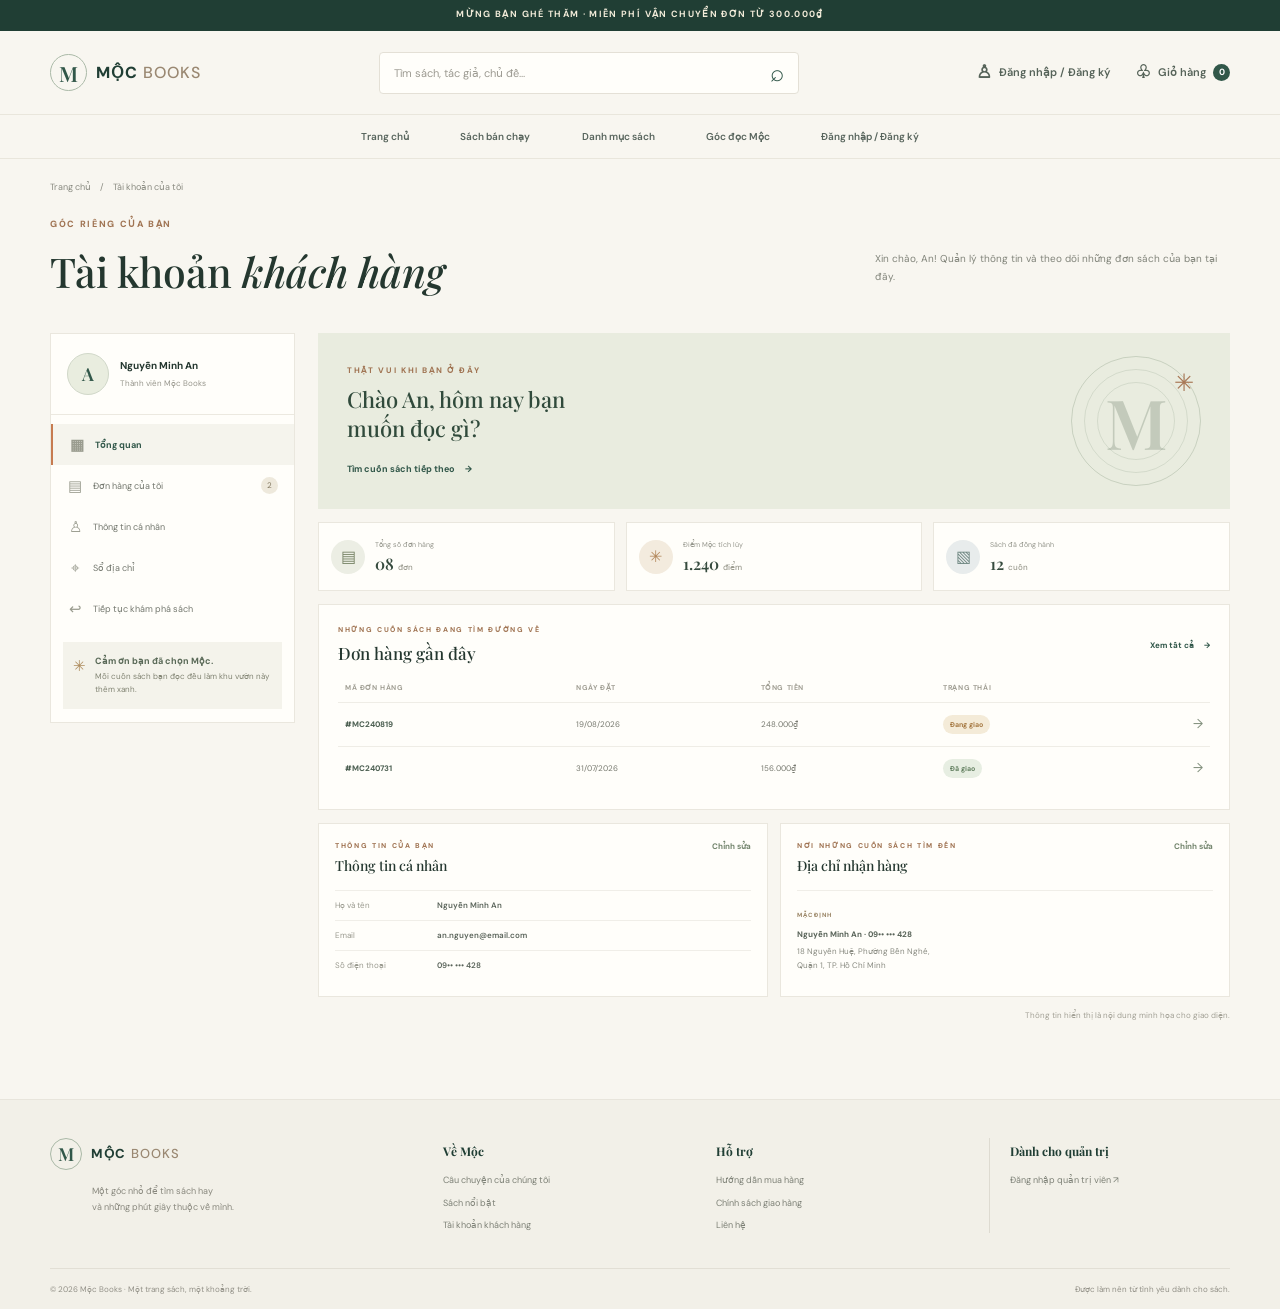
==== account.html @ a5e4462f "add giao dien home va giao dien admin va giao dien account" ====
<!doctype html>
<html lang="vi">
  <head>
    <meta charset="UTF-8" />
    <meta name="viewport" content="width=device-width, initial-scale=1" />
    <meta name="theme-color" content="#f8f6f0" />
    <title>Tài khoản khách hàng — Mộc Books</title>
    <link rel="stylesheet" href="bookshop.css" />
    <script src="bookshop.js" defer></script>
  </head>
  <body>
    <div class="announcement">MỪNG BẠN GHÉ THĂM · MIỄN PHÍ VẬN CHUYỂN ĐƠN TỪ 300.000₫</div>
    <header class="site-header">
      <div class="header-main page-width">
        <a class="brand" href="index.html" aria-label="Mộc Books, trang chủ"><span class="brand-mark" aria-hidden="true">M</span><span>MỘC<span class="brand-light">BOOKS</span></span></a>
        <form class="search-form" role="search" action="index.html"><label class="visually-hidden" for="book-search">Tìm kiếm sách</label><input id="book-search" type="search" placeholder="Tìm sách, tác giả, chủ đề..." /><button type="submit" aria-label="Tìm kiếm">⌕</button></form>
        <div class="header-actions"><a class="account-link" href="index.html#account-access"><span class="action-icon" aria-hidden="true">♙</span><span>Đăng nhập / Đăng ký</span></a><a class="cart-link" href="index.html#sach-noi-bat"><span class="action-icon" aria-hidden="true">♧</span><span>Giỏ hàng</span><b>0</b></a></div>
        <button class="menu-toggle" type="button" aria-expanded="false" aria-controls="primary-nav" aria-label="Mở danh mục"><span></span><span></span></button>
      </div>
      <nav class="primary-nav" id="primary-nav" aria-label="Danh mục chính"><div class="page-width nav-inner"><a href="index.html">Trang chủ</a><a href="index.html#sach-noi-bat">Sách bán chạy</a><a href="index.html#danh-muc">Danh mục sách</a><a href="index.html#goc-doc">Góc đọc Mộc</a><a href="index.html#account-access">Đăng nhập / Đăng ký</a></div></nav>
    </header>
    <main class="account-page page-width">
      <div class="breadcrumbs"><a href="index.html">Trang chủ</a><span aria-hidden="true">/</span><span>Tài khoản của tôi</span></div>
      <div class="section-heading account-heading"><div><p class="eyebrow">GÓC RIÊNG CỦA BẠN</p><h1>Tài khoản <em>khách hàng</em></h1></div><p>Xin chào, An! Quản lý thông tin và theo dõi những đơn sách của bạn tại đây.</p></div>
      <div class="account-layout">
        <aside class="account-sidebar">
          <div class="profile-card"><div class="profile-avatar" aria-hidden="true">A</div><div><b>Nguyễn Minh An</b><small>Thành viên Mộc Books</small></div></div>
          <nav class="account-menu" aria-label="Điều hướng tài khoản">
            <a class="account-menu-active" href="#overview"><span aria-hidden="true">▦</span>Tổng quan</a>
            <a href="#orders"><span aria-hidden="true">▤</span>Đơn hàng của tôi<i>2</i></a>
            <a href="#profile-details"><span aria-hidden="true">♙</span>Thông tin cá nhân</a>
            <a href="#address"><span aria-hidden="true">⌖</span>Sổ địa chỉ</a>
            <a href="index.html"><span aria-hidden="true">↩</span>Tiếp tục khám phá sách</a>
          </nav>
          <div class="member-note"><span aria-hidden="true">✳</span><p><b>Cảm ơn bạn đã chọn Mộc.</b><br />Mỗi cuốn sách bạn đọc đều làm khu vườn này thêm xanh.</p></div>
        </aside>
        <div class="account-content" id="overview">
          <div class="welcome-card"><div><p class="eyebrow">THẬT VUI KHI BẠN Ở ĐÂY</p><h2>Chào An, hôm nay bạn<br />muốn đọc gì?</h2><a class="text-link" href="index.html#sach-noi-bat">Tìm cuốn sách tiếp theo <span aria-hidden="true">→</span></a></div><div class="welcome-mark" aria-hidden="true">M<span>✳</span></div></div>
          <div class="account-stats"><div class="stat-card"><span class="stat-icon stat-orders" aria-hidden="true">▤</span><span><small>Tổng số đơn hàng</small><b>08 <i>đơn</i></b></span></div><div class="stat-card"><span class="stat-icon stat-points" aria-hidden="true">✳</span><span><small>Điểm Mộc tích lũy</small><b>1.240 <i>điểm</i></b></span></div><div class="stat-card"><span class="stat-icon stat-books" aria-hidden="true">▧</span><span><small>Sách đã đồng hành</small><b>12 <i>cuốn</i></b></span></div></div>
          <section class="account-panel" id="orders">
            <div class="panel-heading"><div><p class="eyebrow">NHỮNG CUỐN SÁCH ĐANG TÌM ĐƯỜNG VỀ</p><h2>Đơn hàng gần đây</h2></div><a class="text-link" href="#orders">Xem tất cả <span aria-hidden="true">→</span></a></div>
            <div class="orders-table-wrap"><table class="orders-table"><thead><tr><th>MÃ ĐƠN HÀNG</th><th>NGÀY ĐẶT</th><th>TỔNG TIỀN</th><th>TRẠNG THÁI</th><th></th></tr></thead><tbody><tr><td><b>#MC240819</b></td><td>19/08/2026</td><td>248.000₫</td><td><span class="order-status status-shipping">Đang giao</span></td><td><a href="#orders" aria-label="Xem đơn hàng MC240819">→</a></td></tr><tr><td><b>#MC240731</b></td><td>31/07/2026</td><td>156.000₫</td><td><span class="order-status status-done">Đã giao</span></td><td><a href="#orders" aria-label="Xem đơn hàng MC240731">→</a></td></tr></tbody></table></div>
          </section>
          <div class="details-grid">
            <section class="account-panel details-panel" id="profile-details"><div class="panel-heading"><div><p class="eyebrow">THÔNG TIN CỦA BẠN</p><h2>Thông tin cá nhân</h2></div><a class="edit-link" href="#profile-details">Chỉnh sửa</a></div><dl class="detail-list"><div><dt>Họ và tên</dt><dd>Nguyễn Minh An</dd></div><div><dt>Email</dt><dd>an.nguyen@email.com</dd></div><div><dt>Số điện thoại</dt><dd>09•• ••• 428</dd></div></dl></section>
            <section class="account-panel details-panel" id="address"><div class="panel-heading"><div><p class="eyebrow">NƠI NHỮNG CUỐN SÁCH TÌM ĐẾN</p><h2>Địa chỉ nhận hàng</h2></div><a class="edit-link" href="#address">Chỉnh sửa</a></div><div class="address-card"><span class="address-tag">MẶC ĐỊNH</span><b>Nguyễn Minh An · 09•• ••• 428</b><p>18 Nguyễn Huệ, Phường Bến Nghé,<br />Quận 1, TP. Hồ Chí Minh</p></div></section>
          </div>
          <p class="demo-disclaimer">Thông tin hiển thị là nội dung minh họa cho giao diện.</p>
        </div>
      </div>
    </main>
    <footer class="site-footer"><div class="page-width footer-main"><div class="footer-brand"><a class="brand brand-footer" href="index.html"><span class="brand-mark" aria-hidden="true">M</span><span>MỘC<span class="brand-light">BOOKS</span></span></a><p>Một góc nhỏ để tìm sách hay<br />và những phút giây thuộc về mình.</p></div><div class="footer-column"><b>Về Mộc</b><a href="index.html#goc-doc">Câu chuyện của chúng tôi</a><a href="index.html#sach-noi-bat">Sách nổi bật</a><a href="account.html">Tài khoản khách hàng</a></div><div class="footer-column"><b>Hỗ trợ</b><a href="index.html#footer">Hướng dẫn mua hàng</a><a href="index.html#footer">Chính sách giao hàng</a><a href="index.html#footer">Liên hệ</a></div><div class="footer-column footer-admin"><b>Dành cho quản trị</b><a href="admin.html">Đăng nhập quản trị viên ↗</a></div></div><div class="page-width footer-bottom" id="footer"><span>© 2026 Mộc Books · Một trang sách, một khoảng trời.</span><span>Được làm nên từ tình yêu dành cho sách.</span></div></footer>
  </body>
</html>
---- bookshop.css ----
@import url("https://fonts.googleapis.com/css2?family=DM+Sans:wght@400;500;600;700;800&family=Playfair+Display:ital,wght@0,500;0,600;0,700;1,500;1,600&display=swap");

:root {
  color-scheme: light;
  --paper: #f8f6f0;
  --white: #fffefa;
  --ink: #24372f;
  --muted: #7e8279;
  --line: #e9e6dc;
  --green: #315749;
  --green-dark: #203e34;
  --orange: #c67b50;
  --serif: "Playfair Display", Georgia, serif;
  --sans: "DM Sans", Arial, sans-serif;
}

* { box-sizing: border-box; }
html { scroll-behavior: smooth; scroll-padding-top: 120px; }
body { margin: 0; background: var(--paper); color: var(--ink); font-family: var(--sans); font-size: 14px; line-height: 1.6; }
a { color: inherit; text-decoration: none; }
button, input { font: inherit; }
button, a { -webkit-tap-highlight-color: transparent; }
.page-width { width: min(1180px, calc(100% - 56px)); margin-inline: auto; }
.visually-hidden { position: absolute; width: 1px; height: 1px; padding: 0; overflow: hidden; clip: rect(0, 0, 0, 0); white-space: nowrap; clip-path: inset(50%); }
.announcement { min-height: 31px; padding: 7px 16px; background: var(--green-dark); color: #f1ebd9; font-size: 9px; font-weight: 700; letter-spacing: 1.35px; text-align: center; }
.site-header { position: sticky; z-index: 10; top: 0; background: rgba(248,246,240,.96); backdrop-filter: blur(14px); }
.header-main { position: relative; display: flex; min-height: 83px; align-items: center; justify-content: space-between; gap: 28px; }
.brand { display: inline-flex; flex: 0 0 auto; align-items: center; gap: 9px; color: var(--green-dark); font-size: 16px; font-weight: 800; letter-spacing: 1px; }
.brand-mark { display: grid; width: 37px; height: 37px; place-items: center; border: 1px solid #aab9a7; border-radius: 50%; color: var(--green); font: 600 21px var(--serif); letter-spacing: 0; }
.brand-light { margin-left: 5px; color: #9a8872; font-weight: 500; }
.search-form { display: flex; width: min(420px, 38vw); height: 42px; align-items: center; border: 1px solid #e4e0d6; border-radius: 4px; background: var(--white); }
.search-form input { width: 100%; min-width: 0; height: 100%; padding: 0 14px; border: 0; outline: 0; background: transparent; color: var(--ink); font-size: 11px; }
.search-form input::placeholder { color: #9c9a91; }
.search-form button { width: 45px; height: 100%; border: 0; background: transparent; color: var(--green); font-size: 24px; cursor: pointer; }
.header-actions { display: flex; align-items: center; gap: 24px; }
.header-actions a { display: inline-flex; align-items: center; gap: 7px; color: #566359; font-size: 11px; font-weight: 600; }
.header-actions a:hover, .header-actions .is-selected { color: var(--orange); }
.action-icon { font-size: 18px; }
.cart-link b { display: grid; width: 17px; height: 17px; place-items: center; border-radius: 50%; background: var(--green); color: white; font-size: 9px; }
.primary-nav { border-top: 1px solid var(--line); border-bottom: 1px solid var(--line); }
.nav-inner { display: flex; min-height: 43px; align-items: center; justify-content: center; gap: clamp(23px, 4vw, 56px); }
.nav-inner a { position: relative; display: grid; height: 43px; align-items: center; color: #58655d; font-size: 10px; font-weight: 600; transition: color .18s; }
.nav-inner a:hover, .nav-inner .nav-current { color: var(--green); }
.nav-inner .nav-current::after { position: absolute; right: 0; bottom: -1px; left: 0; height: 2px; background: var(--orange); content: ""; }
.menu-toggle { display: none; }
.hero { display: grid; min-height: 505px; grid-template-columns: .92fr 1.08fr; align-items: center; gap: 45px; padding-top: 35px; padding-bottom: 52px; }
.hero-copy { padding: 15px 0 12px 34px; }
.eyebrow { margin: 0 0 14px; color: #a07453; font-size: 9px; font-weight: 800; letter-spacing: 1.65px; }
.hero-copy .eyebrow { display: flex; align-items: center; gap: 9px; }
.hero-copy .eyebrow span { width: 19px; height: 1px; background: var(--orange); }
h1, h2, h3, p { margin-top: 0; }
h1, h2, h3 { font-family: var(--serif); font-weight: 500; }
.hero h1 { margin-bottom: 20px; font-size: clamp(46px, 5.25vw, 68px); line-height: 1.12; letter-spacing: -1.7px; }
.hero h1 em, h2 em { color: var(--orange); font-weight: 500; }
.hero-description { max-width: 395px; margin-bottom: 24px; color: var(--muted); font-size: 12px; line-height: 1.95; }
.button { display: inline-flex; min-height: 45px; align-items: center; justify-content: center; gap: 17px; padding: 0 19px; border: 0; border-radius: 3px; font-size: 10px; font-weight: 700; transition: transform .2s, background .2s; }
.button:hover { transform: translateY(-2px); }
.button-dark { background: var(--green-dark); color: white; }
.button-dark:hover { background: #315747; }
.hero-note { display: flex; align-items: center; gap: 11px; margin-top: 38px; color: var(--green); }
.hero-note-mark { display: grid; width: 35px; height: 35px; place-items: center; border: 1px solid #d5d9ca; border-radius: 50%; font-size: 18px; }
.hero-note b, .hero-note small { display: block; }
.hero-note b { font-family: var(--serif); font-size: 12px; font-weight: 600; }
.hero-note small { margin-top: 1px; color: #8e9288; font-size: 9px; }
.hero-art { position: relative; display: flex; min-height: 394px; align-items: center; justify-content: center; overflow: hidden; background: #ebe9dc; }
.hero-sun { position: absolute; top: 12%; right: 16%; width: 258px; height: 258px; border-radius: 50%; background: #d9d9bd; }
.hero-book { position: absolute; display: flex; flex-direction: column; justify-content: space-between; box-shadow: 12px 15px 25px rgba(37,49,39,.2); }
.hero-book-back { z-index: 1; width: 149px; height: 212px; margin: -3px 0 0 100px; padding: 26px 14px 12px 18px; background: #9a604e; color: #f4e9d7; transform: rotate(10deg); }
.hero-book-back span { font: 600 18px/1.45 var(--serif); letter-spacing: 1px; }
.hero-book-back i { font-size: 6px; font-style: normal; letter-spacing: .7px; }
.hero-book-front { z-index: 2; width: 180px; height: 253px; margin: 7px 0 0 -78px; padding: 27px 19px 14px; background: #f5eddd; color: #33483d; transform: rotate(-8deg); }
.hero-book-front > span { font: 500 19px/1.44 var(--serif); letter-spacing: 1.1px; }
.hero-book-front > span b { color: #b36c4e; font-size: 30px; letter-spacing: 2px; }
.hero-book-front i { max-width: 120px; color: #91877a; font-size: 6px; font-style: normal; letter-spacing: .6px; }
.hero-book-front strong { color: #9a604e; font: italic 20px var(--serif); }
.hero-leaf { position: absolute; z-index: 3; width: 85px; height: 34px; border-radius: 100% 0 100% 0; background: #81927a; opacity: .87; }
.leaf-one { right: 12%; bottom: 17%; transform: rotate(-25deg); }
.leaf-two { right: 18%; bottom: 12%; width: 57px; height: 25px; background: #a9af87; transform: rotate(22deg); }
.art-caption { position: absolute; right: 17px; bottom: 16px; color: #667063; font: italic 10px var(--serif); }
.art-caption span { color: #b78762; }
.hero-sticker { position: absolute; z-index: 4; top: 22%; left: 14%; display: flex; width: 79px; height: 79px; flex-direction: column; align-items: center; justify-content: center; border: 1px solid rgba(255,255,255,.6); border-radius: 50%; background: #be805e; color: white; text-align: center; transform: rotate(-10deg); }
.hero-sticker small { font-size: 6px; font-weight: 700; letter-spacing: .7px; }
.hero-sticker b { margin-top: 2px; font: 600 14px/1.1 var(--serif); }
.category-section { padding: 65px 0 72px; border-top: 1px solid #efede5; border-bottom: 1px solid #efede5; background: #fbfaf6; }
.section-heading { display: flex; align-items: flex-end; justify-content: space-between; gap: 22px; margin-bottom: 25px; }
.section-heading .eyebrow { margin-bottom: 7px; }
.section-heading h2 { margin-bottom: 0; font-size: clamp(27px, 3vw, 35px); line-height: 1.2; }
.text-link { display: inline-flex; align-items: center; gap: 10px; color: var(--green); font-size: 10px; font-weight: 700; }
.text-link:hover { color: var(--orange); }
.category-grid { display: grid; grid-template-columns: repeat(4, 1fr); gap: 12px; }
.category-card { display: flex; min-height: 92px; align-items: center; gap: 12px; padding: 13px 14px; border: 1px solid #efede5; background: #fffefa; transition: transform .2s, box-shadow .2s; }
.category-card:hover { transform: translateY(-3px); box-shadow: 0 9px 20px rgba(58,64,48,.07); }
.category-symbol { display: grid; width: 43px; height: 43px; flex: 0 0 auto; place-items: center; border-radius: 50%; background: #f3e7d8; color: #a77855; font: 21px var(--serif); }
.category-life .category-symbol { background: #e5eadc; color: #6f815e; }
.category-children .category-symbol { background: #eee5d9; color: #b2775c; }
.category-business .category-symbol { background: #e2e8e6; color: #56776b; }
.category-card b, .category-card small { display: block; }
.category-card b { font-family: var(--serif); font-size: 13px; font-weight: 600; }
.category-card small { margin-top: 3px; color: #8d8c83; font-size: 8px; }
.category-arrow { margin-left: auto; color: #a7a194; font-size: 13px; }
.books-section { padding-top: 74px; padding-bottom: 91px; }
.book-grid { display: grid; grid-template-columns: repeat(4, minmax(0, 1fr)); gap: 24px; }
.book-card { min-width: 0; }
.book-cover { position: relative; display: flex; width: 100%; aspect-ratio: 1 / 1.17; flex-direction: column; align-items: center; justify-content: center; overflow: hidden; padding: 24px 15px; box-shadow: 5px 8px 14px rgba(48,48,37,.15); transition: transform .22s, box-shadow .22s; }
.book-cover:hover { transform: translateY(-5px) rotate(-1deg); box-shadow: 7px 15px 20px rgba(48,48,37,.19); }
.book-cover::before { position: absolute; inset: 9px; border: 1px solid rgba(255,255,255,.44); content: ""; }
.cover-morning { background: #d49d52; color: #fff5dc; }
.cover-garden { background: #627558; color: #f4e8c9; }
.cover-blue { background: #42566a; color: #efe4d0; }
.cover-sand { background: #c6a77a; color: #554536; }
.cover-title { position: relative; z-index: 1; font: 600 clamp(15px, 2vw, 24px)/1.4 var(--serif); text-align: center; letter-spacing: 1px; }
.cover-title em { font-weight: 600; }
.cover-author, .cover-publisher { position: absolute; z-index: 1; font-size: 7px; letter-spacing: 1px; text-align: center; }
.cover-author { top: 20px; }
.cover-publisher { bottom: 19px; font-size: 6px; }
.cover-ornament { position: absolute; top: 23%; color: #f4d693; font-size: 85px; opacity: .43; }
.cover-sun { position: absolute; width: 125px; height: 125px; border: 1px solid rgba(245,228,191,.52); border-radius: 50%; box-shadow: 0 0 0 9px rgba(245,228,191,.08), 0 0 0 20px rgba(245,228,191,.08); }
.cover-moon { position: absolute; top: 17%; right: 18%; color: #d4bd8f; font-size: 52px; }
.cover-frame { position: absolute; width: 91px; height: 122px; border: 1px solid rgba(250,237,208,.48); border-radius: 50% 50% 0 0; background: rgba(95,107,77,.2); }
.book-details { padding-top: 15px; }
.book-category { margin-bottom: 4px; color: #a07656; font-size: 8px; font-weight: 800; letter-spacing: 1px; }
.book-details h3 { overflow: hidden; margin-bottom: 2px; font-size: 16px; text-overflow: ellipsis; white-space: nowrap; }
.book-author { margin-bottom: 10px; color: #8a8a80; font-size: 9px; }
.book-price { display: flex; flex-wrap: wrap; align-items: baseline; gap: 7px; }
.book-price b { color: var(--green); font-size: 12px; }
.book-price del { color: #aaa69b; font-size: 9px; }
.book-price span { padding: 1px 5px; background: #f3e6da; color: #af6e4b; font-size: 8px; font-weight: 700; }
.reading-banner { position: relative; display: flex; min-height: 296px; align-items: center; justify-content: space-between; overflow: hidden; margin-bottom: 78px; padding: 40px 8%; background: #304d40; color: #f8f4e9; }
.banner-copy { position: relative; z-index: 1; }
.banner-copy .eyebrow { color: #d1ae84; }
.banner-copy h2 { margin-bottom: 12px; font-size: clamp(30px, 4vw, 44px); line-height: 1.2; }
.banner-copy h2 em { color: #deb790; }
.banner-copy > p:not(.eyebrow) { max-width: 370px; margin-bottom: 19px; color: #c7d0c6; font-size: 10px; line-height: 1.8; }
.button-light { background: #f4eee1; color: var(--green-dark); }
.button-light:hover { background: white; }
.banner-art { position: relative; width: 280px; height: 230px; flex: 0 0 280px; }
.banner-flower { position: absolute; top: -10px; right: 35px; color: #d1a979; font-size: 55px; }
.banner-book { position: absolute; top: 29px; left: 56px; width: 126px; height: 172px; border: 7px solid #e8dbc3; background: #c38464; box-shadow: 10px 11px 20px rgba(14,30,24,.28); transform: rotate(8deg); }
.banner-book::before { position: absolute; inset: 9px; border: 1px solid rgba(255,244,222,.65); content: ""; }
.banner-book::after { position: absolute; top: 45px; left: 16px; width: 79px; color: #fff1d9; content: "ĐỌC\\A CHẬM\\A SỐNG SÂU"; font: 600 14px/1.5 var(--serif); white-space: pre; }
.banner-leaf { position: absolute; right: 4px; bottom: 19px; color: #a8b292; font-size: 89px; transform: rotate(-29deg); }
.banner-stamp { position: absolute; right: 14px; bottom: 17px; display: grid; width: 68px; height: 68px; place-content: center; border: 1px solid #c8b28d; border-radius: 50%; color: #e5c8a2; font-size: 9px; font-weight: 700; line-height: 1.2; letter-spacing: 1.5px; text-align: center; transform: rotate(12deg); }
.site-footer { border-top: 1px solid #e8e5dc; background: #f2f0e8; }
.footer-main { display: grid; grid-template-columns: 1.5fr 1fr 1fr 1fr; gap: 32px; padding-top: 38px; padding-bottom: 35px; }
.brand-footer { font-size: 13px; }
.brand-footer .brand-mark { width: 32px; height: 32px; font-size: 18px; }
.footer-brand p { margin: 13px 0 0 42px; color: #89887e; font-size: 9px; line-height: 1.8; }
.footer-column { display: flex; flex-direction: column; gap: 8px; padding-top: 4px; }
.footer-column b { margin-bottom: 4px; color: var(--green-dark); font-family: var(--serif); font-size: 12px; }
.footer-column a { color: #7d8076; font-size: 9px; }
.footer-column a:hover { color: var(--orange); }
.footer-admin { border-left: 1px solid #dedbd1; padding-left: 20px; }
.footer-bottom { display: flex; justify-content: space-between; gap: 20px; padding-top: 14px; padding-bottom: 14px; border-top: 1px solid #e2dfd5; color: #929087; font-size: 8px; }

/* Customer account */
.account-page { padding-top: 21px; padding-bottom: 78px; }
.breadcrumbs { display: flex; gap: 9px; margin-bottom: 23px; color: #898a80; font-size: 9px; }
.breadcrumbs a:hover { color: var(--orange); }
.account-heading { align-items: center; margin-bottom: 29px; }
.account-heading h1 { margin: 0; font-size: clamp(31px, 4vw, 41px); }
.account-heading > p { max-width: 355px; margin: 14px 0 0; color: #81847a; font-size: 10px; line-height: 1.8; }
.account-layout { display: grid; grid-template-columns: 245px minmax(0, 1fr); align-items: start; gap: 23px; }
.account-sidebar, .account-panel { border: 1px solid #eae7de; background: #fffefa; }
.profile-card { display: flex; align-items: center; gap: 11px; padding: 19px 16px; border-bottom: 1px solid #ece9e0; }
.profile-avatar { display: grid; width: 42px; height: 42px; flex: 0 0 auto; place-items: center; border: 1px solid #d1d8c9; border-radius: 50%; background: #e9eddf; color: var(--green); font: 600 18px var(--serif); }
.profile-card b, .profile-card small { display: block; }
.profile-card b { font-size: 10px; }
.profile-card small { margin-top: 3px; color: #96958b; font-size: 8px; }
.account-menu { display: flex; flex-direction: column; padding: 9px 0; }
.account-menu a { display: flex; min-height: 41px; align-items: center; gap: 10px; padding: 0 16px; color: #73776e; font-size: 9px; transition: color .18s, background .18s; }
.account-menu a:hover, .account-menu a.account-menu-active { background: #f5f4ed; color: var(--green); }
.account-menu a.account-menu-active { border-left: 2px solid var(--orange); font-weight: 700; }
.account-menu a > span { width: 16px; color: #9a9c8f; font-size: 15px; text-align: center; }
.account-menu a i { display: grid; width: 17px; height: 17px; place-items: center; margin-left: auto; border-radius: 50%; background: #eee9dc; color: #81775f; font-size: 8px; font-style: normal; }
.member-note { display: flex; gap: 9px; margin: 4px 12px 13px; padding: 12px 10px; background: #f4f3eb; color: #808372; }
.member-note > span { color: #ad8b5c; font-size: 15px; }
.member-note p { margin: 0; font-size: 8px; line-height: 1.7; }
.member-note b { color: #596957; font-size: 9px; }
.account-content { min-width: 0; }
.welcome-card { position: relative; display: flex; min-height: 166px; align-items: center; justify-content: space-between; overflow: hidden; padding: 23px 29px; background: #e9ecdf; }
.welcome-card .eyebrow { margin-bottom: 8px; font-size: 8px; }
.welcome-card h2 { margin-bottom: 13px; color: #304a3b; font-size: 22px; line-height: 1.32; }
.welcome-card .text-link { font-size: 9px; }
.welcome-mark { position: relative; display: grid; width: 130px; height: 130px; flex: 0 0 auto; place-items: center; border: 1px solid rgba(82,108,77,.22); border-radius: 50%; color: rgba(68,92,68,.23); font: 600 69px var(--serif); }
.welcome-mark::before, .welcome-mark::after { position: absolute; inset: 12px; border: 1px solid rgba(82,108,77,.14); border-radius: 50%; content: ""; }
.welcome-mark::after { inset: 25px; }
.welcome-mark span { position: absolute; top: 10px; right: 6px; color: #a87856; font: 24px var(--sans); }
.account-stats { display: grid; grid-template-columns: repeat(3, minmax(0, 1fr)); gap: 11px; margin: 13px 0; }
.stat-card { display: flex; min-height: 69px; align-items: center; gap: 10px; padding: 11px 12px; border: 1px solid #eae7de; background: #fffefa; }
.stat-icon { display: grid; width: 34px; height: 34px; flex: 0 0 auto; place-items: center; border-radius: 50%; background: #eceee4; color: #788467; font-size: 16px; }
.stat-points { background: #f3ebde; color: #b2875b; }
.stat-books { background: #e8ecec; color: #6e8781; }
.stat-card small, .stat-card b { display: block; }
.stat-card small { color: #93948a; font-size: 7px; white-space: nowrap; }
.stat-card b { margin-top: 3px; color: #364b3e; font: 600 16px var(--serif); }
.stat-card b i { color: #9a9a8e; font: 500 8px var(--sans); }
.account-panel { padding: 19px; }
.panel-heading { display: flex; align-items: center; justify-content: space-between; gap: 15px; margin-bottom: 15px; }
.panel-heading .eyebrow { margin-bottom: 4px; font-size: 7px; }
.panel-heading h2 { margin-bottom: 0; font-size: 17px; }
.panel-heading .text-link, .edit-link { font-size: 8px; white-space: nowrap; }
.edit-link { color: #72846c; font-weight: 700; }
.orders-table { width: 100%; border-collapse: collapse; text-align: left; }
.orders-table th { padding: 0 7px 9px; color: #a09e93; font-size: 7px; font-weight: 700; letter-spacing: .6px; }
.orders-table td { padding: 11px 7px; border-top: 1px solid #efede6; color: #77796f; font-size: 8px; white-space: nowrap; }
.orders-table td b { color: #4b5e50; font-size: 8px; }
.orders-table td:last-child { color: #82907d; font-size: 13px; text-align: right; }
.order-status { display: inline-block; padding: 4px 7px; border-radius: 15px; font-size: 7px; font-weight: 700; }
.status-shipping { background: #f4ebd8; color: #a57842; }
.status-done { background: #e7eee2; color: #648061; }
.details-grid { display: grid; grid-template-columns: 1fr 1fr; gap: 12px; margin-top: 13px; }
.details-panel { min-width: 0; padding: 16px; }
.details-panel .panel-heading { align-items: flex-start; margin-bottom: 13px; }
.details-panel .panel-heading h2 { font-size: 14px; }
.detail-list { margin: 0; }
.detail-list div { display: grid; grid-template-columns: 94px 1fr; gap: 8px; padding: 8px 0; border-top: 1px solid #f0eee8; font-size: 8px; }
.detail-list dt { color: #99998e; }
.detail-list dd { overflow-wrap: anywhere; margin: 0; color: #596359; font-weight: 600; }
.address-card { position: relative; padding: 10px 0 0; border-top: 1px solid #f0eee8; }
.address-card b { display: block; margin: 4px 0 5px; color: #586358; font-size: 8px; }
.address-card p { margin: 0; color: #888a80; font-size: 8px; line-height: 1.7; }
.address-tag { color: #9a8565; font-size: 6px; font-weight: 800; letter-spacing: .8px; }
.demo-disclaimer { margin: 12px 0 0; color: #a2a095; font-size: 8px; text-align: right; }

/* Separate admin sign-in */
.admin-body { min-height: 100vh; background: #f7f5ef; }
.admin-shell { display: grid; min-height: 100vh; grid-template-columns: minmax(360px, .9fr) 1.1fr; }
.admin-aside { position: relative; display: flex; min-height: 100vh; flex-direction: column; overflow: hidden; padding: 34px clamp(30px, 5.5vw, 82px); background: #1f4135; color: #f6f2e8; }
.brand-admin { color: #f6f2e8; }
.brand-admin .brand-mark { border-color: #7c9780; color: #e4ddc7; }
.brand-admin .brand-light { color: #b5c2ad; }
.admin-aside-copy { position: relative; z-index: 1; margin-top: 90px; }
.admin-aside-copy .eyebrow { color: #d2b28c; }
.admin-aside-copy h1 { margin: 0 0 17px; font-size: clamp(37px, 4vw, 54px); line-height: 1.17; }
.admin-aside-copy h1 em { color: #d5ae87; font-weight: 500; }
.admin-aside-copy > p:last-child { max-width: 350px; color: #c2cec3; font-size: 11px; line-height: 1.9; }
.admin-art { position: relative; min-height: 290px; flex: 1; }
.admin-art-circle { position: absolute; right: 2%; bottom: 0; width: min(310px, 78%); aspect-ratio: 1; border-radius: 50%; background: #345647; }
.admin-art-book { position: absolute; bottom: 25px; display: grid; place-content: center; width: 132px; height: 183px; box-shadow: 10px 13px 25px rgba(10,25,18,.25); font: 600 17px/1.4 var(--serif); letter-spacing: 1px; text-align: center; }
.admin-art-book-one { right: 24%; background: #d2b28b; color: #425044; transform: rotate(11deg); }
.admin-art-book-two { right: 49%; border: 8px solid #e6dcca; background: #9a654f; color: #f7ebd7; font-size: 14px; transform: rotate(-10deg); }
.admin-art-leaf { position: absolute; right: 3%; bottom: 16px; color: #a9b398; font-size: 91px; transform: rotate(-25deg); }
.admin-art-spark { position: absolute; top: 28%; right: 14%; color: #d6b58d; font-size: 38px; }
.admin-aside-foot { position: relative; z-index: 1; margin: 15px 0 0; color: #aab7a9; font-size: 8px; font-weight: 700; letter-spacing: 1.6px; }
.admin-login-area { position: relative; display: flex; min-height: 100vh; align-items: center; justify-content: center; padding: 80px 35px; }
.back-to-store { position: absolute; top: 35px; right: 40px; color: #778177; font-size: 10px; font-weight: 600; }
.back-to-store:hover { color: var(--orange); }
.back-to-store span { margin-right: 6px; }
.login-card { width: min(410px, 100%); padding: 32px 35px 25px; border: 1px solid #e9e6dc; background: #fffefa; box-shadow: 0 16px 45px rgba(44,56,43,.055); }
.login-icon { display: grid; width: 43px; height: 43px; place-items: center; margin-bottom: 22px; border: 1px solid #d5ddcf; border-radius: 50%; color: var(--green); font: 600 22px var(--serif); }
.login-card .eyebrow { margin-bottom: 7px; font-size: 8px; }
.login-card h2 { margin-bottom: 6px; font-size: 28px; }
.login-intro { margin-bottom: 24px; color: #898b81; font-size: 10px; }
.admin-form label { color: #536157; font-size: 9px; font-weight: 700; }
.admin-form > input { display: block; width: 100%; height: 43px; margin: 7px 0 16px; padding: 0 12px; border: 1px solid #e5e3da; border-radius: 2px; outline: 0; background: #fff; color: var(--ink); font-size: 10px; }
.admin-form > input:focus { border-color: #839582; box-shadow: 0 0 0 2px rgba(89,121,96,.1); }
.admin-form > input::placeholder { color: #b0afa6; }
.password-label { display: flex; align-items: center; justify-content: space-between; }
.password-label a { color: #a16e4e; font-size: 8px; font-weight: 600; }
.remember-option { display: flex; align-items: center; gap: 8px; margin: 1px 0 19px; color: #777d73 !important; font-size: 8px !important; font-weight: 500 !important; }
.remember-option input { width: 13px; height: 13px; margin: 0; accent-color: var(--green); }
.login-button { width: 100%; cursor: pointer; }
.login-feedback { min-height: 0; margin: 0; color: #8c684a; font-size: 9px; line-height: 1.6; }
.login-feedback:not(:empty) { margin-top: 12px; }
.login-security { display: flex; align-items: center; gap: 8px; margin: 17px 0 0; padding-top: 15px; border-top: 1px solid #efede5; color: #999b91; font-size: 8px; }
.login-security span { color: #71866c; font-size: 15px; }
.admin-copyright { position: absolute; right: 35px; bottom: 20px; left: 35px; margin: 0; color: #a1a196; font-size: 8px; text-align: center; }
.customer-login-page { padding-top: 21px; padding-bottom: 68px; }
.customer-login-layout { display: grid; min-height: 490px; grid-template-columns: 1fr 410px; align-items: center; gap: 50px; }
.customer-login-welcome { position: relative; min-height: 420px; overflow: hidden; padding: 48px 38px; background: #e9ecdf; }
.customer-login-welcome > *:not(.customer-login-art) { position: relative; z-index: 1; }
.customer-login-welcome h1 { margin: 0 0 14px; font-size: clamp(37px, 4.5vw, 55px); line-height: 1.18; }
.customer-login-welcome h1 em { color: var(--orange); font-weight: 500; }
.customer-login-welcome > p:not(.eyebrow) { max-width: 390px; color: #767e72; font-size: 10px; line-height: 1.9; }
.customer-login-art { position: absolute; right: 0; bottom: 0; width: 270px; height: 185px; }
.customer-art-sun { position: absolute; right: 15px; bottom: -62px; width: 190px; height: 190px; border-radius: 50%; background: #d5dbc7; }
.customer-art-book { position: absolute; bottom: 13px; display: grid; place-content: center; width: 95px; height: 134px; box-shadow: 7px 9px 14px rgba(48,58,43,.15); font: 600 14px/1.4 var(--serif); text-align: center; }
.customer-art-book-back { right: 85px; background: #9a604e; color: #f4e9d7; transform: rotate(9deg); }
.customer-art-book-front { right: 150px; border: 5px solid #f2ebdb; background: #d3ab79; color: #405444; transform: rotate(-9deg); }
.customer-art-leaf { position: absolute; right: 1px; bottom: 8px; color: #829275; font-size: 67px; transform: rotate(-25deg); }
.customer-login-card { padding: 28px 30px 23px; border: 1px solid #e9e6dc; background: #fffefa; box-shadow: 0 12px 35px rgba(44,56,43,.05); }
.customer-login-card .login-icon { margin-bottom: 15px; }
.customer-login-card h2 { margin-bottom: 6px; font-size: 26px; }
.customer-login-card .login-intro { margin-bottom: 20px; }
.customer-login-account { margin: 15px 0 0; color: #8b8c82; font-size: 8px; text-align: center; }
.customer-login-account a { color: var(--green); font-weight: 700; text-decoration: underline; text-underline-offset: 2px; }
.account-dialog { position: fixed; inset: 0; width: min(430px, calc(100% - 32px)); max-width: none; max-height: min(92vh, 760px); overflow-y: auto; padding: 0; border: 1px solid #e9e6dc; background: #fffefa; color: var(--ink); box-shadow: 0 24px 85px rgba(28,40,32,.24); }
.account-dialog::backdrop { background: rgba(22,36,29,.57); backdrop-filter: blur(3px); }
.account-dialog-inner { position: relative; padding: 30px 32px 23px; }
.dialog-close { position: absolute; top: 12px; right: 15px; display: grid; width: 29px; height: 29px; place-items: center; border: 1px solid #ece9e0; border-radius: 50%; background: transparent; color: #777e73; font-size: 21px; cursor: pointer; }
.dialog-heading { text-align: center; }
.dialog-heading .login-icon { width: 37px; height: 37px; margin: 0 auto 12px; font-size: 19px; }
.dialog-heading .eyebrow { margin-bottom: 5px; font-size: 7px; }
.dialog-heading h2 { margin: 0 0 3px; font-size: 26px; }
.dialog-heading .login-intro { margin-bottom: 16px; font-size: 9px; }
.account-role-switch { display: grid; grid-template-columns: 1fr 1fr; gap: 7px; margin-bottom: 14px; }
.account-role { display: flex; min-height: 42px; align-items: center; justify-content: center; gap: 7px; border: 1px solid #e8e5db; background: #faf9f4; color: #81847a; font-size: 9px; font-weight: 700; cursor: pointer; }
.account-role span { font-size: 15px; }
.account-role.is-active { border-color: #84977f; background: #e9ecdf; color: var(--green-dark); }
.account-mode-switch { display: grid; grid-template-columns: 1fr 1fr; margin-bottom: 14px; border-bottom: 1px solid #e9e6dc; }
.account-mode { min-height: 35px; border: 0; border-bottom: 2px solid transparent; background: transparent; color: #929388; font-size: 9px; font-weight: 700; cursor: pointer; }
.account-mode.is-active { border-bottom-color: var(--orange); color: var(--green-dark); }
.account-access-form { display: flex; flex-direction: column; }
.account-access-form > label:not(.account-role) { margin: 0 0 5px; color: #536157; font-size: 8px; font-weight: 700; }
.account-access-form > input { width: 100%; height: 40px; margin: 0 0 13px; padding: 0 11px; border: 1px solid #e5e3da; border-radius: 2px; outline: 0; background: #fff; color: var(--ink); font-size: 9px; }
.account-access-form > input:focus { border-color: #839582; box-shadow: 0 0 0 2px rgba(89,121,96,.1); }
.account-access-form > input::placeholder { color: #b0afa6; }
.account-access-form [hidden] { display: none !important; }
.account-forgot { align-self: flex-end; margin: -7px 0 13px; padding: 0; border: 0; background: transparent; color: #a16e4e; font-size: 8px; font-weight: 600; cursor: pointer; }
.account-forgot[hidden] { display: none; }
.account-submit { width: 100%; cursor: pointer; }
.account-dialog .login-feedback { font-size: 8px; }
.account-dialog-note { margin: 12px 0 0; color: #999b91; font-size: 7px; text-align: center; }
.seller-admin-link { display: block; margin-top: 11px; color: #929388; font-size: 7px; text-align: center; }
.seller-admin-link:hover { color: var(--orange); }

@media (min-width: 1400px) {
  .hero { min-height: 545px; }
}
@media (max-width: 900px) {
  .page-width { width: min(100% - 40px, 720px); }
  .header-main { gap: 17px; }
  .header-actions { gap: 13px; }
  .search-form { width: min(330px, 34vw); }
  .nav-inner { gap: 23px; }
  .hero { min-height: 420px; gap: 20px; }
  .hero-copy { padding-left: 5px; }
  .hero-art { min-height: 340px; }
  .hero-sun { width: 215px; height: 215px; }
  .hero-book-front { width: 157px; height: 223px; }
  .hero-book-back { width: 133px; height: 188px; }
  .category-grid { grid-template-columns: repeat(2, 1fr); }
  .account-layout { grid-template-columns: 205px minmax(0, 1fr); gap: 14px; }
  .account-stats { gap: 6px; }
  .stat-card { gap: 6px; padding: 9px 7px; }
  .stat-icon { width: 28px; height: 28px; }
  .stat-card small { font-size: 6px; }
  .admin-shell { grid-template-columns: .85fr 1.15fr; }
  .admin-aside { padding-inline: 34px; }
  .admin-art-book-one { right: 15%; }
  .admin-art-book-two { right: 43%; }
}
@media (max-width: 640px) {
  .page-width { width: calc(100% - 32px); }
  .announcement { min-height: 29px; padding-block: 6px; font-size: 7px; letter-spacing: .8px; }
  .header-main { min-height: 68px; gap: 10px; }
  .brand { gap: 6px; font-size: 13px; }
  .brand-mark { width: 32px; height: 32px; font-size: 18px; }
  .brand-light { margin-left: 3px; }
  .search-form { position: absolute; top: 75px; left: 0; width: 100%; height: 37px; }
  .header-main { padding-bottom: 42px; }
  .header-actions { margin-left: auto; gap: 12px; }
  .header-actions a { gap: 3px; font-size: 8px; }
  .action-icon { font-size: 15px; }
  .cart-link b { width: 14px; height: 14px; font-size: 7px; }
  .menu-toggle { display: flex; width: 32px; height: 32px; flex: 0 0 auto; flex-direction: column; align-items: center; justify-content: center; gap: 5px; border: 1px solid var(--line); background: var(--white); cursor: pointer; }
  .menu-toggle span { width: 14px; height: 1px; background: var(--green); transition: transform .18s; }
  .menu-toggle[aria-expanded="true"] span:first-child { transform: translateY(3px) rotate(45deg); }
  .menu-toggle[aria-expanded="true"] span:last-child { transform: translateY(-3px) rotate(-45deg); }
  .primary-nav { display: none; border-top: 0; }
  .primary-nav.is-open { display: block; }
  .nav-inner { width: 100%; align-items: stretch; flex-direction: column; gap: 0; padding: 5px 16px 10px; }
  .nav-inner a { height: 37px; border-bottom: 1px solid #ece9e0; font-size: 10px; }
  .nav-inner .nav-current::after { right: auto; width: 30px; }
  .hero { grid-template-columns: 1fr; gap: 25px; padding-top: 32px; padding-bottom: 39px; }
  .hero-copy { padding: 0; }
  .hero h1 { margin-bottom: 14px; font-size: clamp(43px, 12vw, 62px); }
  .hero-description { max-width: 440px; margin-bottom: 17px; font-size: 11px; }
  .hero-note { margin-top: 22px; }
  .hero-art { min-height: 320px; }
  .hero-sun { width: 206px; height: 206px; }
  .hero-book-front { width: 150px; height: 212px; }
  .hero-book-back { width: 127px; height: 180px; }
  .hero-sticker { left: 8%; width: 69px; height: 69px; }
  .category-section { padding: 43px 0 48px; }
  .section-heading { align-items: flex-start; margin-bottom: 19px; }
  .section-heading h2 { font-size: 27px; }
  .section-heading > .text-link { align-self: flex-end; font-size: 8px; }
  .category-grid { gap: 8px; }
  .category-card { min-height: 78px; gap: 8px; padding: 9px; }
  .category-symbol { width: 34px; height: 34px; font-size: 17px; }
  .category-card b { font-size: 11px; }
  .category-card small { max-width: 105px; font-size: 7px; }
  .category-arrow { font-size: 11px; }
  .books-section { padding-top: 50px; padding-bottom: 54px; }
  .book-grid { grid-template-columns: repeat(2, minmax(0, 1fr)); gap: 25px 15px; }
  .book-cover { aspect-ratio: 1 / 1.12; }
  .cover-title { font-size: clamp(16px, 5.5vw, 23px); }
  .cover-author { top: 16px; font-size: 6px; }
  .cover-publisher { bottom: 14px; font-size: 5px; }
  .book-details h3 { font-size: 14px; }
  .reading-banner { min-height: 260px; margin-bottom: 48px; padding: 27px 22px; }
  .banner-copy h2 { font-size: 30px; }
  .banner-copy > p:not(.eyebrow) { max-width: 250px; font-size: 9px; }
  .banner-art { position: absolute; right: -68px; bottom: -18px; width: 190px; opacity: .58; transform: scale(.77); transform-origin: bottom right; }
  .footer-main { grid-template-columns: 1fr 1fr; gap: 25px 18px; padding-top: 29px; padding-bottom: 24px; }
  .footer-brand { grid-column: 1 / -1; }
  .footer-admin { padding-left: 0; border-left: 0; }
  .footer-bottom { flex-direction: column; gap: 4px; font-size: 7px; }
  .account-page { padding-top: 14px; padding-bottom: 48px; }
  .customer-login-page { padding-top: 14px; padding-bottom: 44px; }
  .customer-login-layout { min-height: 0; grid-template-columns: 1fr; gap: 15px; }
  .customer-login-welcome { min-height: 250px; padding: 26px 20px; }
  .customer-login-welcome h1 { font-size: 35px; }
  .customer-login-welcome > p:not(.eyebrow) { max-width: 270px; font-size: 9px; }
  .customer-login-art { right: -28px; bottom: -12px; transform: scale(.68); transform-origin: bottom right; }
  .customer-login-card { padding: 23px 20px 19px; }
  .customer-login-card h2 { font-size: 24px; }
  .account-dialog-inner { padding: 27px 20px 20px; }
  .breadcrumbs { margin-bottom: 19px; }
  .account-heading { display: block; margin-bottom: 19px; }
  .account-heading h1 { font-size: 30px; }
  .account-heading > p { margin-top: 8px; }
  .account-layout { grid-template-columns: 1fr; }
  .profile-card { padding: 12px 14px; }
  .account-menu { display: grid; grid-template-columns: 1fr 1fr; padding: 0; }
  .account-menu a { min-height: 38px; padding-inline: 10px; font-size: 8px; }
  .member-note { display: none; }
  .welcome-card { min-height: 145px; padding: 19px; }
  .welcome-card h2 { font-size: 19px; }
  .welcome-mark { width: 91px; height: 91px; font-size: 50px; }
  .welcome-mark::before { inset: 8px; }
  .welcome-mark::after { inset: 17px; }
  .welcome-mark span { top: 5px; right: 0; font-size: 19px; }
  .account-stats { grid-template-columns: 1fr; gap: 7px; }
  .stat-card { min-height: 56px; gap: 11px; padding: 8px 12px; }
  .stat-icon { width: 32px; height: 32px; }
  .stat-card small { font-size: 8px; }
  .stat-card b { font-size: 14px; }
  .account-panel { padding: 14px 11px; }
  .panel-heading h2 { font-size: 15px; }
  .orders-table th { padding-inline: 4px; font-size: 6px; }
  .orders-table td { padding: 10px 4px; font-size: 7px; }
  .orders-table td b { font-size: 7px; }
  .order-status { padding: 3px 5px; font-size: 6px; }
  .details-grid { grid-template-columns: 1fr; }
  .demo-disclaimer { text-align: left; }
  .admin-shell { grid-template-columns: 1fr; }
  .admin-aside { min-height: 265px; padding: 20px 22px; }
  .brand-admin .brand-mark { width: 30px; height: 30px; }
  .admin-aside-copy { margin-top: 25px; }
  .admin-aside-copy .eyebrow { margin-bottom: 7px; font-size: 7px; }
  .admin-aside-copy h1 { margin-bottom: 6px; font-size: 31px; }
  .admin-aside-copy > p:last-child { max-width: 285px; margin-bottom: 0; font-size: 9px; }
  .admin-art { position: absolute; right: -20px; bottom: -27px; width: 190px; min-height: 180px; opacity: .57; transform: scale(.72); transform-origin: bottom right; }
  .admin-art-circle { width: 190px; }
  .admin-art-book { width: 85px; height: 120px; font-size: 11px; }
  .admin-art-book-one { right: 19%; }
  .admin-art-book-two { right: 44%; }
  .admin-art-leaf { font-size: 58px; }
  .admin-art-spark { font-size: 24px; }
  .admin-aside-foot { margin-top: 15px; font-size: 6px; }
  .admin-login-area { min-height: calc(100vh - 265px); align-items: flex-start; padding: 64px 18px 55px; }
  .back-to-store { top: 20px; right: 19px; font-size: 9px; }
  .login-card { padding: 25px 22px 20px; }
  .login-card h2 { font-size: 25px; }
  .admin-copyright { right: 15px; bottom: 13px; left: 15px; font-size: 7px; }
}
@media (prefers-reduced-motion: reduce) {
  *, *::before, *::after { scroll-behavior: auto !important; transition-duration: .01ms !important; }
}
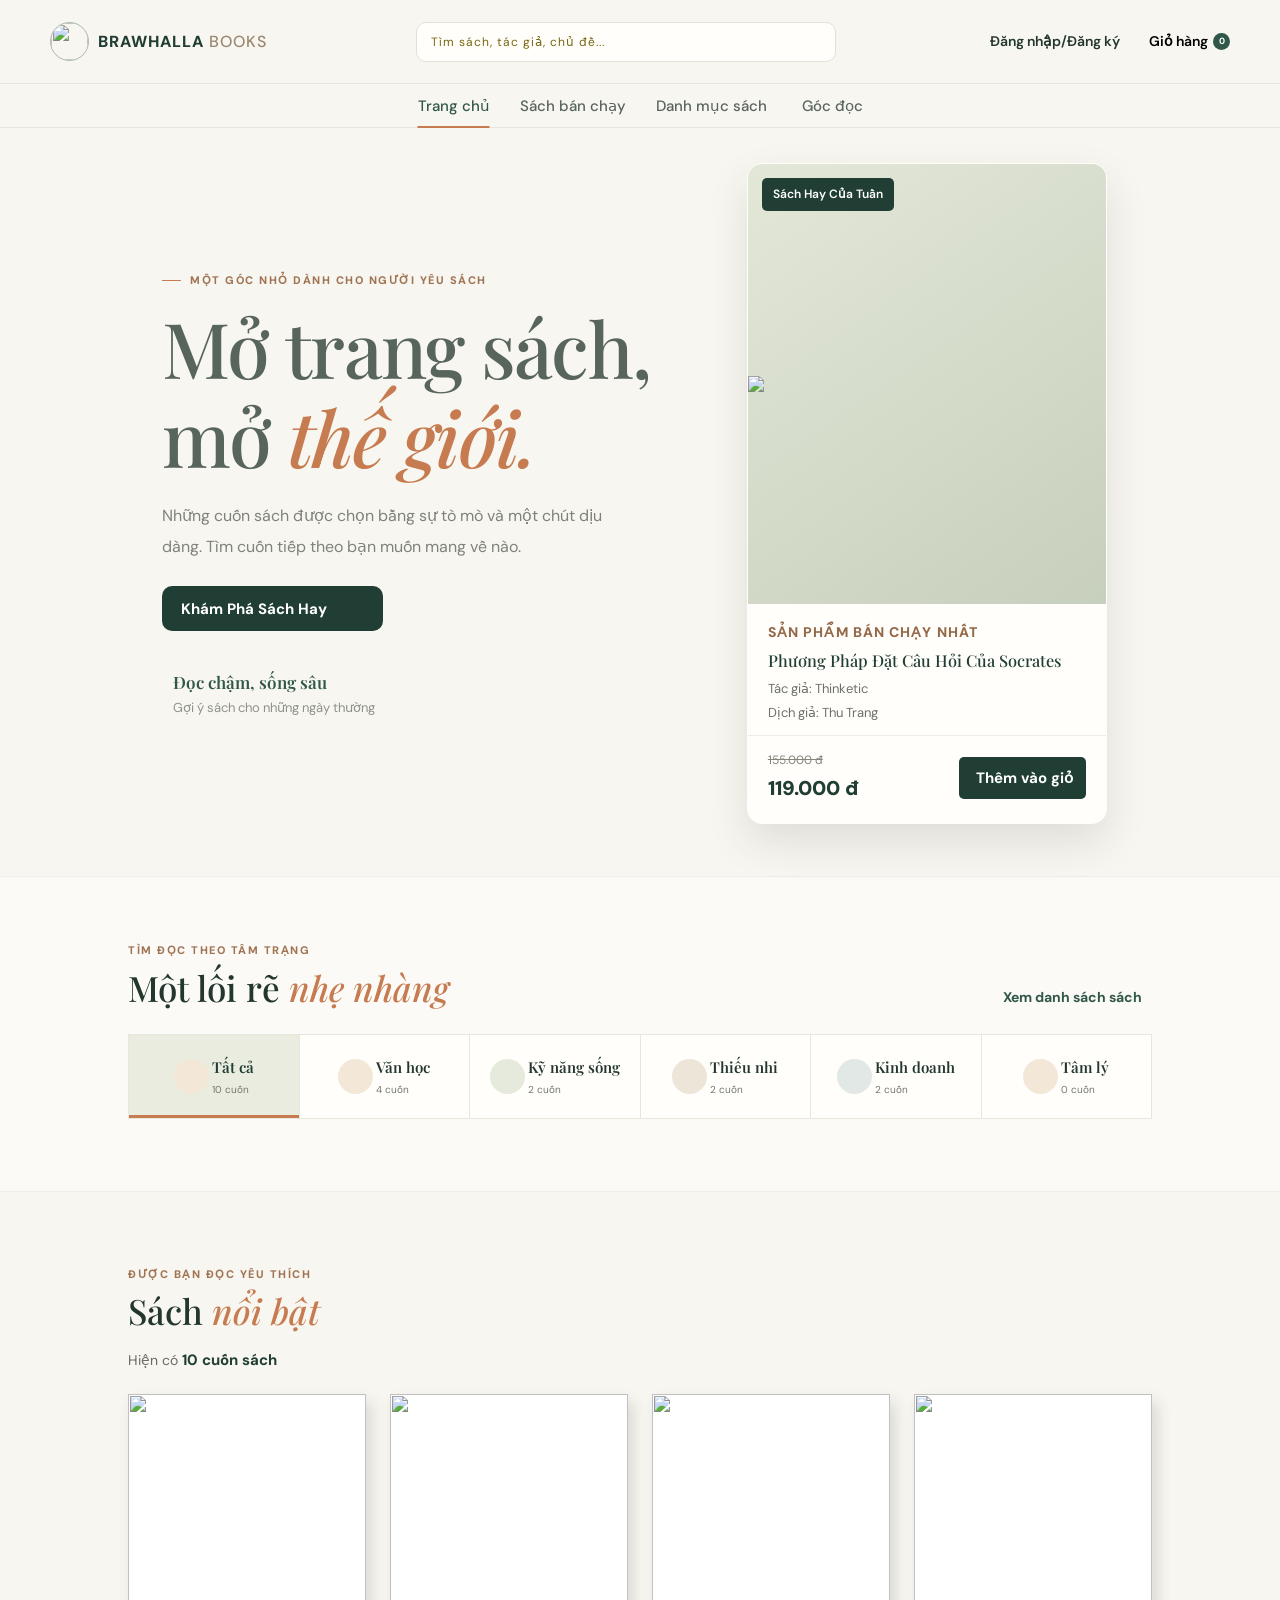
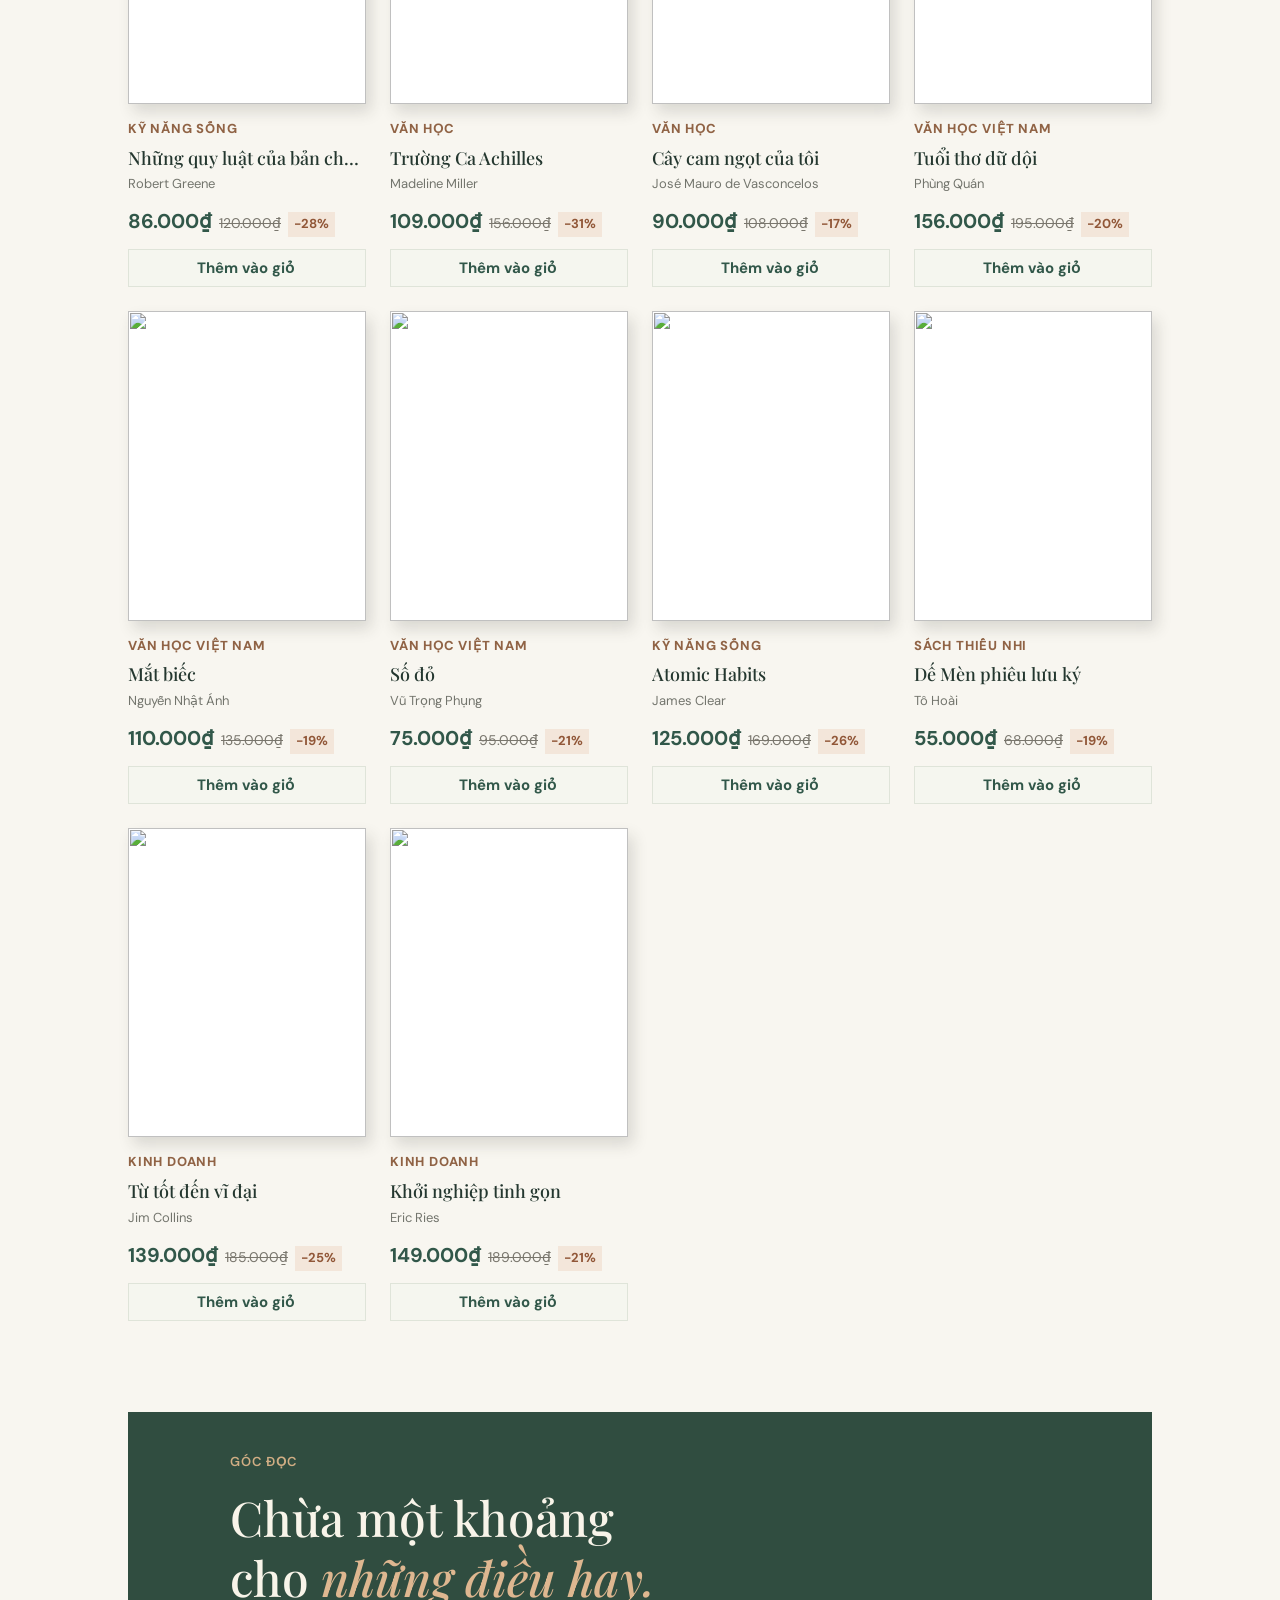
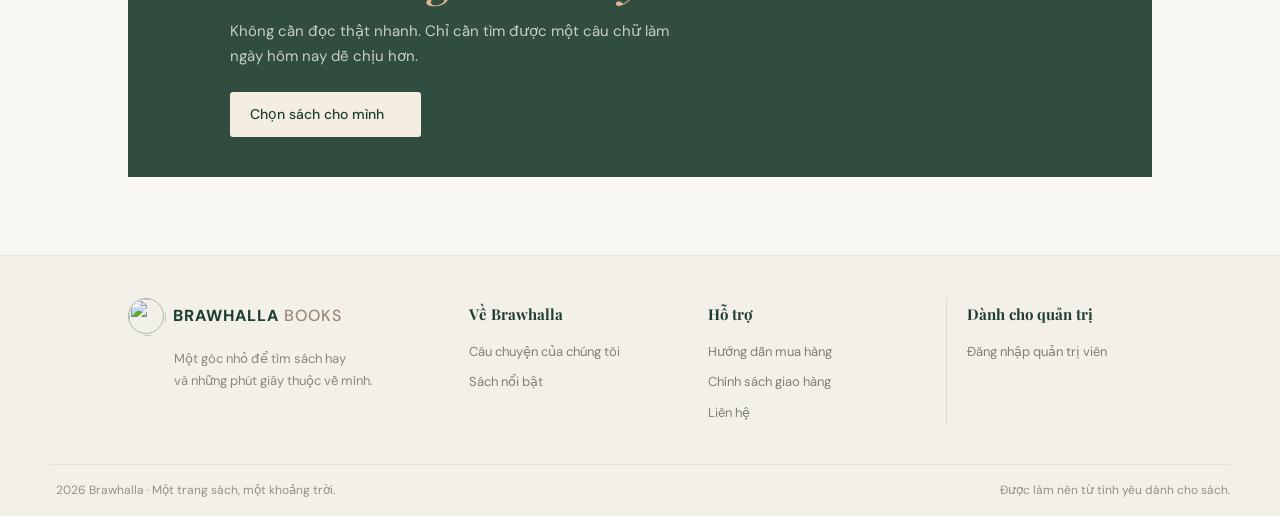
==== commit fee5ae60: "final-index" ====
--- a/account.html
+++ b/account.html
@@ -1,54 +1,597 @@
-<!doctype html>
+<!DOCTYPE html>
 <html lang="vi">
-  <head>
-    <meta charset="UTF-8" />
-    <meta name="viewport" content="width=device-width, initial-scale=1" />
-    <meta name="theme-color" content="#f8f6f0" />
-    <title>Tài khoản khách hàng — Mộc Books</title>
-    <link rel="stylesheet" href="bookshop.css" />
+<head>
+    <meta charset="UTF-8">
+    <meta name="viewport" content="width=device-width, initial-scale=1.0">
+    <link rel="stylesheet" href="style.css">
+    <link rel="stylesheet" href="customer.css">
     <script src="bookshop.js" defer></script>
-  </head>
-  <body>
-    <div class="announcement">MỪNG BẠN GHÉ THĂM · MIỄN PHÍ VẬN CHUYỂN ĐƠN TỪ 300.000₫</div>
+    <script src="https://unpkg.com/lucide@latest"></script>
+    <title>LIBARY SHOP</title>
+</head>
+<body>
     <header class="site-header">
-      <div class="header-main page-width">
-        <a class="brand" href="index.html" aria-label="Mộc Books, trang chủ"><span class="brand-mark" aria-hidden="true">M</span><span>MỘC<span class="brand-light">BOOKS</span></span></a>
-        <form class="search-form" role="search" action="index.html"><label class="visually-hidden" for="book-search">Tìm kiếm sách</label><input id="book-search" type="search" placeholder="Tìm sách, tác giả, chủ đề..." /><button type="submit" aria-label="Tìm kiếm">⌕</button></form>
-        <div class="header-actions"><a class="account-link" href="index.html#account-access"><span class="action-icon" aria-hidden="true">♙</span><span>Đăng nhập / Đăng ký</span></a><a class="cart-link" href="index.html#sach-noi-bat"><span class="action-icon" aria-hidden="true">♧</span><span>Giỏ hàng</span><b>0</b></a></div>
-        <button class="menu-toggle" type="button" aria-expanded="false" aria-controls="primary-nav" aria-label="Mở danh mục"><span></span><span></span></button>
-      </div>
-      <nav class="primary-nav" id="primary-nav" aria-label="Danh mục chính"><div class="page-width nav-inner"><a href="index.html">Trang chủ</a><a href="index.html#sach-noi-bat">Sách bán chạy</a><a href="index.html#danh-muc">Danh mục sách</a><a href="index.html#goc-doc">Góc đọc Mộc</a><a href="index.html#account-access">Đăng nhập / Đăng ký</a></div></nav>
+        <div class="header-main page-width">
+            <a href="index.html" class="brand">
+                <span class="brand-mark">
+                    <img src="logo.jpg">
+                </span>
+                <span>BRAWHALLA<span class="brand-light">BOOKS</span></span>
+            </a>
+            <form action="index.html" class="search-form">               
+                <input type="text" placeholder="Tìm sách, tác giả, chủ đề...">
+                <button type="submit">
+                    <i data-lucide="search"></i>
+                </button>
+            </form> 
+            <div class="header-actions">
+                <a href="#account-access" class="account-link" data-open-account-access>
+                    <span class="action-icon">
+                        <i data-lucide="users"></i>
+                        <span>Đăng nhập/Đăng ký</span>
+                    </span>
+                </a>    
+                <button class="cart-link" type="button" data-open-cart>
+                    <span class="action-icon">
+                        <i data-lucide="shopping-bag"></i>
+                    </span>
+                    <span>Giỏ hàng</span>
+                    <b data-cart-count>0</b>
+                </button>
+            </div>
+        </div>
+        <nav class="primary-nav" id="primary-nav">
+            <div class="page-width nav-inner" >
+                <a href="index.html" class="nav-current">Trang chủ</a>
+                <a href="#sach-noi-bat">Sách bán chạy</a>
+                <div class="nav-category">
+                    <a href="#danh-muc">
+                        Danh mục sách
+                        <i data-lucide="chevron-down"></i>
+                    </a>
+                    <div class="nav-submenu">
+                        <a href="#genre-all" data-book-filter="all">Tất cả sách</a>
+                        <a href="#genre-literature" data-book-filter="literature">Văn học</a>
+                        <a href="#genre-life" data-book-filter="life">Kỹ năng sống</a>
+                        <a href="#genre-children" data-book-filter="children">Thiếu nhi</a>
+                        <a href="#genre-business" data-book-filter="business">Kinh doanh</a>
+                        <a href="#genre-psychology" data-book-filter="psychology">Tâm lý</a>
+                    </div>
+                </div>
+                <a href="#goc-doc">Góc đọc</a>
+            </div>
+        </nav>
     </header>
-    <main class="account-page page-width">
-      <div class="breadcrumbs"><a href="index.html">Trang chủ</a><span aria-hidden="true">/</span><span>Tài khoản của tôi</span></div>
-      <div class="section-heading account-heading"><div><p class="eyebrow">GÓC RIÊNG CỦA BẠN</p><h1>Tài khoản <em>khách hàng</em></h1></div><p>Xin chào, An! Quản lý thông tin và theo dõi những đơn sách của bạn tại đây.</p></div>
-      <div class="account-layout">
-        <aside class="account-sidebar">
-          <div class="profile-card"><div class="profile-avatar" aria-hidden="true">A</div><div><b>Nguyễn Minh An</b><small>Thành viên Mộc Books</small></div></div>
-          <nav class="account-menu" aria-label="Điều hướng tài khoản">
-            <a class="account-menu-active" href="#overview"><span aria-hidden="true">▦</span>Tổng quan</a>
-            <a href="#orders"><span aria-hidden="true">▤</span>Đơn hàng của tôi<i>2</i></a>
-            <a href="#profile-details"><span aria-hidden="true">♙</span>Thông tin cá nhân</a>
-            <a href="#address"><span aria-hidden="true">⌖</span>Sổ địa chỉ</a>
-            <a href="index.html"><span aria-hidden="true">↩</span>Tiếp tục khám phá sách</a>
-          </nav>
-          <div class="member-note"><span aria-hidden="true">✳</span><p><b>Cảm ơn bạn đã chọn Mộc.</b><br />Mỗi cuốn sách bạn đọc đều làm khu vườn này thêm xanh.</p></div>
-        </aside>
-        <div class="account-content" id="overview">
-          <div class="welcome-card"><div><p class="eyebrow">THẬT VUI KHI BẠN Ở ĐÂY</p><h2>Chào An, hôm nay bạn<br />muốn đọc gì?</h2><a class="text-link" href="index.html#sach-noi-bat">Tìm cuốn sách tiếp theo <span aria-hidden="true">→</span></a></div><div class="welcome-mark" aria-hidden="true">M<span>✳</span></div></div>
-          <div class="account-stats"><div class="stat-card"><span class="stat-icon stat-orders" aria-hidden="true">▤</span><span><small>Tổng số đơn hàng</small><b>08 <i>đơn</i></b></span></div><div class="stat-card"><span class="stat-icon stat-points" aria-hidden="true">✳</span><span><small>Điểm Mộc tích lũy</small><b>1.240 <i>điểm</i></b></span></div><div class="stat-card"><span class="stat-icon stat-books" aria-hidden="true">▧</span><span><small>Sách đã đồng hành</small><b>12 <i>cuốn</i></b></span></div></div>
-          <section class="account-panel" id="orders">
-            <div class="panel-heading"><div><p class="eyebrow">NHỮNG CUỐN SÁCH ĐANG TÌM ĐƯỜNG VỀ</p><h2>Đơn hàng gần đây</h2></div><a class="text-link" href="#orders">Xem tất cả <span aria-hidden="true">→</span></a></div>
-            <div class="orders-table-wrap"><table class="orders-table"><thead><tr><th>MÃ ĐƠN HÀNG</th><th>NGÀY ĐẶT</th><th>TỔNG TIỀN</th><th>TRẠNG THÁI</th><th></th></tr></thead><tbody><tr><td><b>#MC240819</b></td><td>19/08/2026</td><td>248.000₫</td><td><span class="order-status status-shipping">Đang giao</span></td><td><a href="#orders" aria-label="Xem đơn hàng MC240819">→</a></td></tr><tr><td><b>#MC240731</b></td><td>31/07/2026</td><td>156.000₫</td><td><span class="order-status status-done">Đã giao</span></td><td><a href="#orders" aria-label="Xem đơn hàng MC240731">→</a></td></tr></tbody></table></div>
-          </section>
-          <div class="details-grid">
-            <section class="account-panel details-panel" id="profile-details"><div class="panel-heading"><div><p class="eyebrow">THÔNG TIN CỦA BẠN</p><h2>Thông tin cá nhân</h2></div><a class="edit-link" href="#profile-details">Chỉnh sửa</a></div><dl class="detail-list"><div><dt>Họ và tên</dt><dd>Nguyễn Minh An</dd></div><div><dt>Email</dt><dd>an.nguyen@email.com</dd></div><div><dt>Số điện thoại</dt><dd>09•• ••• 428</dd></div></dl></section>
-            <section class="account-panel details-panel" id="address"><div class="panel-heading"><div><p class="eyebrow">NƠI NHỮNG CUỐN SÁCH TÌM ĐẾN</p><h2>Địa chỉ nhận hàng</h2></div><a class="edit-link" href="#address">Chỉnh sửa</a></div><div class="address-card"><span class="address-tag">MẶC ĐỊNH</span><b>Nguyễn Minh An · 09•• ••• 428</b><p>18 Nguyễn Huệ, Phường Bến Nghé,<br />Quận 1, TP. Hồ Chí Minh</p></div></section>
-          </div>
-          <p class="demo-disclaimer">Thông tin hiển thị là nội dung minh họa cho giao diện.</p>
+
+    <main>
+        <section class="hero page-width">
+            <div class="hero-copy">
+                <p class="eyebrow">
+                    <span></span>
+                    MỘT GÓC NHỎ DÀNH CHO NGƯỜI YÊU SÁCH
+                </p>
+                <h1>Mở trang sách,<br>mở <em>thế giới.</em></h1>
+                <p class="hero-description">Những cuốn sách được chọn bằng sự tò mò và một chút dịu dàng. Tìm cuốn tiếp theo bạn muốn mang về nào.</p>
+                <a class="btn btn-dark" href="#sach-noi-bat">Khám Phá Sách Hay 
+                    <span>
+                        <i data-lucide="move-up-right" style="width: 20px; height: 20px;"></i>
+                    </span>
+                </a>
+                <div class="hero-note">
+                    <span class="hero-note-mark">
+                        <i data-lucide="asterisk"></i>
+                    </span>
+                    <span>
+                        <b>Đọc chậm, sống sâu</b>
+                        <small>Gợi ý sách cho những ngày thường</small>
+                    </span>
+                </div>
+            </div>
+            <section class="hero-art">  
+                    <article class="featured-card">
+                        <div class="card-thumb">
+                            <img src="socrates.webp">
+                            <span class="card-badge">Sách Hay Của Tuần</span>
+                        </div>
+
+                        <div class="card-info">
+                            <p class="featured-label">SẢN PHẨM BÁN CHẠY NHẤT</p>
+                            <h3 class="card-title">Phương Pháp Đặt Câu Hỏi Của Socrates</h3>
+                            <p class="card-author">Tác giả: Thinketic</p>
+                            <p class="card-translator">Dịch giả: Thu Trang</p>
+                        </div>
+
+                        <div class="card-footer">
+                            <div class="card-price">
+                                <del>155.000 đ</del>
+                                <ins class="current-price">119.000 đ</ins>
+                            </div>
+
+                            <div class="card-btn">
+                                <button type="button" data-book-id="socrates-question-method" data-book-name="Phương Pháp Đặt Câu Hỏi Của Socrates" data-book-author="Thinketic" data-price="119000" data-cover="cover-sage"  class="add-to-cart">
+                                <i data-lucide="shopping-cart"></i>
+                                <span>Thêm vào giỏ</span>
+                                </button>
+                            </div>
+                        </div>
+                    </article>
+            </section>
+        </section>
+
+        <section class="category-section" id="danh-muc">
+            <div class="pade-width">
+                <div class="section-heading">
+                    <div>
+                        <p class="eyebrow">TÌM ĐỌC THEO TÂM TRẠNG</p>
+                        <h2>Một lối rẽ <em>nhẹ nhàng</em></h2>                                                                                                       
+                    </div>
+                    <a href="#sach-noi-bat" class="text-link">Xem danh sách sách 
+                        <span>
+                            <i data-lucide="move-right"></i>
+                        </span>
+                    </a>
+                </div>
+                <div class="genre-bar">
+                    <button class="genre-item is-active" id="genre-all" type="button" data-book-filter="all">
+                        <span class="genre-symbol">
+                            <i data-lucide="layout-grid"></i>
+                        </span>
+                        <span>
+                            <b>Tất cả</b>
+                            <small data-genre-count="all">10 </small>
+                        </span>
+                    </button>
+                    <button class="genre-item" id="genre-literature" type="button" data-book-filter="literature">
+                        <span class="genre-symbol">
+                            <i data-lucide="book-open-text"></i>
+                        </span>
+                        <span>
+                            <b>Văn học</b>
+                            <small data-genre-count="literature">4 cuốn</small>
+                        </span>
+                    </button>
+                    <button class="genre-item" id="genre-life" type="button" data-book-filter="life">
+                        <span class="genre-symbol">
+                            <i data-lucide="heart-handshake"></i>
+                        </span>
+                        <span>
+                            <b>Kỹ năng sống</b>
+                            <small data-genre-count="life">2 cuốn</small>
+                        </span>
+                    </button>
+                    <button class="genre-item" id="genre-children" type="button" data-book-filter="children">
+                        <span class="genre-symbol">
+                            <i data-lucide="puzzle"></i>
+                        </span>
+                        <span>
+                            <b>Thiếu nhi</b>
+                            <small data-genre-count="children">2 cuốn</small>
+                        </span>
+                    </button>
+                    <button class="genre-item" id="genre-business" type="button" data-book-filter="business">
+                        <span class="genre-symbol">
+                            <i data-lucide="building-complex"></i>
+                        </span>
+                        <span>
+                            <b>Kinh doanh</b>
+                            <small data-genre-count="business">2 cuốn</small>
+                        </span>
+                    </button>
+                    <button class="genre-item" id="genre-psychology" type="button" data-book-filter="psychology">
+                        <span class="genre-symbol">
+                            <i data-lucide="brain"></i>
+                        </span>
+                        <span>
+                            <b>Tâm lý</b>
+                            <small data-genre-count="pyschology">0 cuốn</small>
+                        </span>
+                    </button>     
+                </div>
+            </div>
+        </section>
+
+        <section class="books-section page-width" id="sach-noi-bat">
+            <div class="section-heading">
+                <div>
+                    <p class="eyebrow">ĐƯỢC BẠN ĐỌC YÊU THÍCH</p>
+                    <h2>Sách <em>nổi bật</em></h2>
+                </div>
+            </div>
+            <p class="book-count" data-book-count>Hiện có <b>10 cuốn sách</b></p>
+            <div class="book-grid">
+                <article class="book-card" data-book-category="life">
+                    <a class="book-cover" href="#sach-noi-bat">
+                    <img class="book-cover-image" src="the-law-of-human-nature.webp" />
+                    </a>
+                    <div class="book-details">
+                    <p class="book-category">KỸ NĂNG SỐNG</p>
+                    <h3>Những quy luật của bản chất con người</h3>
+                    <p class="book-author">Robert Greene</p>
+                    <div class="book-price">
+                        <b>86.000₫</b>
+                        <del>120.000₫</del>
+                        <span>-28%</span>
+                    </div>
+                    <button class="add-to-cart" type="button" data-book-id="the-law-of-human-nature" data-price="86000">
+                        <span>Thêm vào giỏ </span>
+                        <span>
+                            <i data-lucide="plus"></i>
+                        </span>
+                    </button>
+                    </div>
+                </article>
+                <article class="book-card" data-book-category="literature">
+                    <a class="book-cover" href="#sach-noi-bat">
+                    <img class="book-cover-image" src="truong_ca_achilles.webp" />
+                    </a>
+                    <div class="book-details">
+                    <p class="book-category">VĂN HỌC</p>
+                    <h3>Trường Ca Achilles</h3>
+                    <p class="book-author">Madeline Miller</p>
+                    <div class="book-price">
+                        <b>109.000₫</b>
+                        <del>156.000₫</del>
+                        <span>-31%</span>
+                    </div>
+                    <button class="add-to-cart" type="button" data-book-id="truong_ca_achilles" data-price="109000">
+                        Thêm vào giỏ 
+                        <span>
+                            <i data-lucide="plus"></i>
+                        </span>
+                    </button>
+                    </div>
+                </article>
+                <article class="book-card" data-book-category="literature">
+                    <a class="book-cover" href="#sach-noi-bat">
+                    <img class="book-cover-image" src="cay-cam-ngot-cua-toi.webp" />
+                    </a>
+                    <div class="book-details">
+                    <p class="book-category">VĂN HỌC</p>
+                    <h3>Cây cam ngọt của tôi</h3>
+                    <p class="book-author">José Mauro de Vasconcelos</p>
+                    <div class="book-price">
+                        <b>90.000₫</b>
+                        <del>108.000₫</del>
+                        <span>-17%</span>
+                    </div>
+                    <button class="add-to-cart" type="button" data-book-id="cay-cam-ngot" data-price="90000">
+                        <span>Thêm vào giỏ </span>
+                        <span>
+                            <i data-lucide="plus"></i>
+                        </span>
+                    </button>
+                    </div>
+                </article>
+                <article class="book-card" data-book-category="children">
+                    <a class="book-cover" href="#sach-noi-bat">
+                    <img class="book-cover-image" src="tuoi-tho-du-doi.jpg" />
+                    </a>
+                    <div class="book-details">
+                    <p class="book-category">VĂN HỌC VIỆT NAM</p>
+                    <h3>Tuổi thơ dữ dội</h3>
+                    <p class="book-author">Phùng Quán</p>
+                    <div class="book-price">
+                        <b>156.000₫</b>
+                        <del>195.000₫</del>
+                        <span>-20%</span>
+                    </div>
+                    <button class="add-to-cart" type="button" data-book-id="tuoi-tho-du-doi" data-price="156000">
+                        <span>Thêm vào giỏ </span>
+                        <span>
+                            <i data-lucide="plus"></i>
+                        </span>
+                    </button>
+                    </div>
+                </article>
+                <article class="book-card" data-book-category="literature">
+                    <a class="book-cover" href="#sach-noi-bat">
+                    <img class="book-cover-image" src="mac-biec.webp" />
+                    </a>
+                    <div class="book-details">
+                    <p class="book-category">VĂN HỌC VIỆT NAM</p>
+                    <h3>Mắt biếc</h3>
+                    <p class="book-author">Nguyễn Nhật Ánh</p>
+                    <div class="book-price">
+                        <b>110.000₫</b>
+                        <del>135.000₫</del>
+                        <span>-19%</span>
+                    </div>
+                    <button class="add-to-cart" type="button" data-book-id="mat-biec" data-price="110000">
+                        <span>Thêm vào giỏ </span>
+                        <span>
+                            <i data-lucide="plus"></i>
+                        </span>
+                    </button>
+                    </div>
+                </article>
+                <article class="book-card" data-book-category="literature">
+                    <a class="book-cover" href="#sach-noi-bat">
+                    <img class="book-cover-image" src="so-do.webp" />
+                    </a>
+                    <div class="book-details">
+                    <p class="book-category">VĂN HỌC VIỆT NAM</p>
+                    <h3>Số đỏ</h3>
+                    <p class="book-author">Vũ Trọng Phụng</p>
+                    <div class="book-price">
+                        <b>75.000₫</b>
+                        <del>95.000₫</del>
+                        <span>-21%</span>
+                    </div>
+                    <button class="add-to-cart" type="button" data-book-id="so-do" data-price="75000">
+                        <span>Thêm vào giỏ </span>
+                        <span>
+                            <i data-lucide="plus"></i>
+                        </span>
+                    </button>
+                    </div>
+                </article>
+                <article class="book-card" data-book-category="life">
+                    <a class="book-cover" href="#sach-noi-bat">
+                    <img class="book-cover-image" src="atomic-habits.webp" />
+                    </a>
+                    <div class="book-details">
+                    <p class="book-category">KỸ NĂNG SỐNG</p>
+                    <h3>Atomic Habits</h3>
+                    <p class="book-author">James Clear</p>
+                    <div class="book-price">
+                        <b>125.000₫</b>
+                        <del>169.000₫</del>
+                        <span>-26%</span>
+                    </div>
+                    <button class="add-to-cart" type="button" data-book-id="atomic-habits" data-price="125000">
+                        <span>Thêm vào giỏ </span>
+                        <span>
+                            <i data-lucide="plus"></i>
+                        </span>
+                    </button>
+                    </div>
+                </article>
+                <article class="book-card" data-book-category="children">
+                    <a class="book-cover" href="#sach-noi-bat">
+                    <img class="book-cover-image" src="de_men_phieu_luu_ky.webp" />
+                    </a>
+                    <div class="book-details">
+                    <p class="book-category">SÁCH THIẾU NHI</p>
+                    <h3>Dế Mèn phiêu lưu ký</h3>
+                    <p class="book-author">Tô Hoài</p>
+                    <div class="book-price">
+                        <b>55.000₫</b>
+                        <del>68.000₫</del>
+                        <span>-19%</span>
+                    </div>
+                    <button class="add-to-cart" type="button" data-book-id="de-men-phieu-luu-ky" data-price="55000">
+                        <span>Thêm vào giỏ </span>
+                        <span>
+                            <i data-lucide="plus"></i>
+                        </span>
+                    </button>
+                    </div>
+                </article>
+                <article class="book-card" data-book-category="business">
+                    <a class="book-cover" href="#sach-noi-bat">
+                    <img class="book-cover-image" src="tu-tot-den-vi-dai.webp" />
+                    </a>
+                    <div class="book-details">
+                    <p class="book-category">KINH DOANH</p>
+                    <h3>Từ tốt đến vĩ đại</h3>
+                    <p class="book-author">Jim Collins</p>
+                    <div class="book-price">
+                        <b>139.000₫</b>
+                        <del>185.000₫</del>
+                        <span>-25%</span>
+                    </div>
+                    <button class="add-to-cart" type="button" data-book-id="tu-tot-den-vi-dai" data-price="139000">
+                        <span>Thêm vào giỏ </span>
+                        <span>
+                            <i data-lucide="plus"></i>
+                        </span>
+                    </button>
+                    </div>
+                </article>
+                <article class="book-card" data-book-category="business">
+                    <a class="book-cover" href="#sach-noi-bat">
+                    <img class="book-cover-image" src="khoi-nghiep-tinh-gon.webp">
+                    </a>
+                    <div class="book-details">
+                    <p class="book-category">KINH DOANH</p>
+                    <h3>Khởi nghiệp tinh gọn</h3>
+                    <p class="book-author">Eric Ries</p>
+                    <div class="book-price">
+                        <b>149.000₫</b>
+                        <del>189.000₫</del>
+                        <span>-21%</span>
+                    </div>
+                    <button class="add-to-cart" type="button" data-book-id="khoi-nghiep-tinh-gon" data-price="149000">
+                        <span>Thêm vào giỏ </span>
+                        <span>
+                            <i data-lucide="plus"></i>
+                        </span>
+                    </button>
+                    </div>
+                </article>
+            </div>
+            <p class="book-empty" data-book-empty hidden>Danh mục này hiện chưa có sách. Bạn hãy chọn thể loại khác nhé.</p>
+        </section>
+        <section class="reading-banner page-width" id="goc-doc">
+            <div class="banner-copy">
+                <p class="eyebrow">GÓC ĐỌC</p>
+                <h2>Chừa một khoảng<br>cho <em>những điều hay.</em></h2>
+                <p>Không cần đọc thật nhanh. Chỉ cần tìm được một câu chữ làm ngày hôm nay dễ chịu hơn.</p>
+                <a class="btn btn-light" href="#sach-noi-bat">
+                    <span>Chọn sách cho mình</span>
+                    <span>
+                        <i data-lucide="arrow-right"></i>
+                    </span>
+                </a>
+            </div>
+        </section>
+    </main>
+
+    <footer class="site-footer">
+        <div class="page-width footer-main">
+            <div class="footer-brand">
+                <a class="brand brand-footer" href="index.html">
+                    <span class="brand-mark">
+                        <img src="logo.jpg">
+                    </span>
+                    <span>BRAWHALLA<span class="brand-light">BOOKS</span></span>
+                </a>
+                <p>
+                    Một góc nhỏ để tìm sách hay<br>
+                    và những phút giây thuộc về mình.
+                </p>
+            </div>
+            <div class="footer-column">
+                <b>Về Brawhalla</b>
+                <a href="#goc-doc">Câu chuyện của chúng tôi</a>
+                <a href="#sach-noi-bat">Sách nổi bật</a>
+            </div>
+            <div class="footer-column">
+                <b>Hỗ trợ</b>
+                <a href="#footer">Hướng dẫn mua hàng</a>
+                <a href="#footer">Chính sách giao hàng</a>
+                <a href="#footer">Liên hệ</a>
+            </div>
+            <div class="footer-column footer-admin">
+                <b>Dành cho quản trị</b>
+                <a href="admin.html">
+                    <span>Đăng nhập quản trị viên</span>
+                    <span>
+                        <i data-lucide="arrow-up-right"></i>
+                    </span>
+                </a>
+            </div>
         </div>
-      </div>
-    </main>
-    <footer class="site-footer"><div class="page-width footer-main"><div class="footer-brand"><a class="brand brand-footer" href="index.html"><span class="brand-mark" aria-hidden="true">M</span><span>MỘC<span class="brand-light">BOOKS</span></span></a><p>Một góc nhỏ để tìm sách hay<br />và những phút giây thuộc về mình.</p></div><div class="footer-column"><b>Về Mộc</b><a href="index.html#goc-doc">Câu chuyện của chúng tôi</a><a href="index.html#sach-noi-bat">Sách nổi bật</a><a href="account.html">Tài khoản khách hàng</a></div><div class="footer-column"><b>Hỗ trợ</b><a href="index.html#footer">Hướng dẫn mua hàng</a><a href="index.html#footer">Chính sách giao hàng</a><a href="index.html#footer">Liên hệ</a></div><div class="footer-column footer-admin"><b>Dành cho quản trị</b><a href="admin.html">Đăng nhập quản trị viên ↗</a></div></div><div class="page-width footer-bottom" id="footer"><span>© 2026 Mộc Books · Một trang sách, một khoảng trời.</span><span>Được làm nên từ tình yêu dành cho sách.</span></div></footer>
-  </body>
+        <div class="page-width footer-bottom" id="footer">
+            <span>
+                <i data-lucide="copyright"></i>
+                2026 Brawhalla · Một trang sách, một khoảng trời.
+            </span>
+            <span>Được làm nên từ tình yêu dành cho sách.</span>
+        </div>
+    </footer>
+
+    <dialog class="account-dialog" id="account-access">
+        <div class="account-dialog-inner">
+            <button class="dialog-close" type="button" data-close-account-access>
+                <span>
+                    <i data-lucide="x"></i>
+                </span>
+            </button>
+            <div class="dialog-heading">
+                <span class="login-icon">
+                    <img src="logo.jpg">
+                </span>
+                <p class="eyebrow">BRAWHALLA BOOKS · GÓC RIÊNG CỦA BẠN</p>
+                <h2 id="account-dialog-title">Đăng nhập</h2>
+                <p class="login-intro" id="account-dialog-intro">Đăng nhập để tiếp tục hành trình đọc sách của bạn.</p>
+            </div>
+            <div class="account-mode-switch">
+                <button class="account-mode is-active" type="button" data-account-mode="login">Đăng nhập</button>
+                <button class="account-mode" type="button" data-account-mode="register">Đăng ký</button>
+            </div>
+            <form class="account-access-form" id="account-access-form">
+                <label for="account-identity">Email hoặc số điện thoại</label>
+                <input id="account-identity" name="identity" type="text" autocomplete="username" placeholder="Nhập email hoặc số điện thoại" required>
+                <label for="account-password">Mật khẩu</label>
+                <input id="account-password" name="password" type="password" autocomplete="current-password" placeholder="Nhập mật khẩu" required>
+                <button class="account-forgot" type="button" data-forgot-password>Quên mật khẩu?</button>
+                <button class="btn btn-dark account-submit" type="submit">
+                    Đăng nhập
+                    <i data-lucide="arrow-right"></i>
+                </button>
+                <p class="login-feedback" id="account-access-feedback"></p>
+            </form>
+            <form class="account-register-form" id="account-register-form" hidden>
+                <label for="register-name">Họ và tên</label>
+                <input id="register-name" name="name" type="text" autocomplete="name" placeholder="Nhập họ và tên" required>
+                <label for="register-email">Email</label>
+                <input id="register-email" name="email" type="email" autocomplete="email" placeholder="ban@example.com" required>
+                <label for="register-phone">Số điện thoại <span>(không bắt buộc)</span></label>
+                <input id="register-phone" name="phone" type="tel" autocomplete="tel" placeholder="Nhập số điện thoại">
+                <label for="register-password">Mật khẩu</label>
+                <input id="register-password" name="password" type="password" autocomplete="new-password" placeholder="Tạo mật khẩu" minlength="6" required>
+                <label for="register-confirm-password">Nhập lại mật khẩu</label>
+                <input id="register-confirm-password" name="confirm-password" type="password" autocomplete="new-password" placeholder="Nhập lại mật khẩu" minlength="6" required>
+                <button class="btn btn-dark account-submit" type="submit">
+                    Tạo tài khoản
+                    <i data-lucide="arrow-right"></i>
+                </button>
+                <p class="login-feedback" id="account-register-feedback"></p>
+            </form>
+            <div class="account-social-login">
+                <span class="account-social-divider">Hoặc tiếp tục với</span>
+                <div class="account-social-buttons">    
+                    <button class="account-social-button" type="button" data-account-provider="Google">
+                        <span class="social-google-mark">G</span>
+                        Google
+                    </button>
+                    <button class="account-social-button" type="button" data-account-provider="Facebook">
+                        <span class="social-facebook-mark">f</span>
+                        Facebook
+                    </button>
+                </div>
+                <p class="login-feedback" id="account-social-feedback"></p>
+            </div>
+            <a class="seller-access-link" href="admin.html">
+                <i data-lucide="store"></i>
+                Đăng nhập với tư cách người bán hàng
+                <i data-lucide="arrow-up-right"></i>
+            </a>
+        </div>
+    </dialog>
+    <dialog class="cart-drawer" id="cart-drawer">
+        <div class="cart-drawer-inner">
+            <div class="cart-drawer-header">
+                <div>
+                    <p class="eyebrow">BRAWHALLA BOOKS</p>
+                    <h2>Giỏ hàng <span data-drawer-cart-count>(0)</span></h2>
+                </div>
+                <button class="cart-close" type="button" data-close-cart>
+                    <i data-lucide="x"></i>
+                </button>
+            </div>
+            <div class="cart-items" data-cart-items></div>
+            <div class="cart-empty" data-cart-empty>
+                <i data-lucide="shopping-bag"></i>
+                <p>Giỏ hàng của bạn đang trống.</p>
+                <button type="button" data-close-cart>Tiếp tục chọn sách</button>
+            </div>
+            <div class="cart-drawer-footer">
+                <div class="cart-total-row">
+                    <span>Tạm tính</span>
+                    <b data-cart-total>0₫</b>
+                </div>
+                <div class="cart-total-row cart-grand-total">
+                    <span>Tổng thanh toán</span>
+                    <b data-cart-total>0₫</b>
+                </div>
+                <button class="cart-checkout" type="button" data-checkout>
+                    Thanh toán
+                    <i data-lucide="arrow-right"></i>
+                </button>
+                <p class="cart-checkout-note">Thanh toán hiện là giao diện minh họa.</p>
+            </div>  
+        </div>
+    </dialog>
+    <dialog class="checkout-success-dialog" id="checkout-success-dialog">
+        <div class="checkout-success-card">
+            <button class="checkout-success-close" type="button" data-close-checkout-success>
+                <i data-lucide="x"></i>
+            </button>
+            <span class="checkout-success-icon">
+                <i data-lucide="check"></i>
+            </span>
+            <p class="eyebrow">BRAWHALLA BOOKS</p>
+            <h2>Thanh toán thành công!</h2>
+            <p>Cảm ơn bạn đã chọn sách. Đơn hàng của bạn đã được ghi nhận.</p>
+            <button class="btn btn-dark checkout-success-button" type="button" data-close-checkout-success>
+                Tiếp tục mua sắm
+            </button>
+        </div>
+    </dialog>
+    <script>
+        lucide.createIcons(); // để sử dụng icon của web lucide
+    </script>
+</body>
 </html>
--- a/style.css
+++ b/style.css
@@ -0,0 +1,1020 @@
+@import url("https://fonts.googleapis.com/css2?family=DM+Sans:wght@400;500;600;700;800&family=Playfair+Display:ital,wght@0,500;0,600;0,700;1,500;1,600&display=swap");
+
+:root {
+    color-scheme: light;
+    --paper: #f8f6f0;
+    --white: #fffefa;
+    --ink: #24372f;
+    --muted: #7e8279;
+    --line: #e9e6dc;
+    --green: #315749;
+    --green-dark: #203e34;
+    --orange: #c67b50;
+    --serif: "Playfair Display", Georgia, serif;
+    --sans: "DM Sans", Arial, sans-serif;
+}
+
+* {
+    box-sizing: border-box;
+}
+
+body {
+    margin: 0;
+    background: var(--paper );
+    color: var(--ink); 
+    font-family: var(--sans);
+    font-size: 14px;
+    line-height: 1.6;
+}
+
+a {
+    color: inherit;
+    text-decoration: none;
+}
+
+svg {
+    width: 18px;
+}
+
+button, input {
+    font: inherit;
+}
+
+.page-width {
+    /* để trống 28px mỗi bên */
+    width: min(1180px, calc(100% - 56px));  
+    margin-inline: auto ;
+}
+
+.site-header {
+    position: sticky;
+    z-index: 1000;
+    top: 0;
+    background-color:rgba(248,246,240,.96);
+    backdrop-filter:blur(14px)
+}
+
+.header-main {
+    position: relative;
+    display: flex;
+    min-height: 83px;
+    align-items: center;
+    justify-content: space-between;
+    gap: 28px;
+}
+
+.brand {
+    display: flex;
+    flex: 0 0 auto;
+    align-items: center;
+    gap: 9px;
+    color: var(--green-dark);
+    font-size: 16px;
+    font-weight: 800;
+    letter-spacing: 1px;
+}
+
+.brand img {
+    width: 37px;
+    height: 37px;
+    border-radius: 50%;
+}
+
+.brand-mark {
+    display: grid;
+    place-items: center;
+    border: 1px solid #aab9a7;
+    border-radius: 50%;
+}
+
+.brand-light {
+    margin-left: 5px;
+    color: #9a8872;
+    font-weight: 500;
+}
+
+.search-form {
+    display: flex;
+    width: min(420px,38vw);
+    height: 40px;
+    align-items: center;
+    border: 1px solid #e4e0d6;
+    background: var(--white);
+    border-radius: 10px;
+}
+
+.search-form input {
+    width: 100%;
+    height: 100%;
+    padding: 0 14px;
+    border: none;
+    outline: none;
+    background: transparent;
+    color: var(--ink);
+    font-size: 12px;
+}   
+
+.search-form input::placeholder {
+    color: #786512;
+    letter-spacing: 1px;
+}
+
+.search-form button {
+    width: 45px;
+    height: 100%;
+    border: none;
+    background: transparent;
+    cursor: pointer;
+    transition: all 0.3s ease;
+}
+
+.search-form button:hover {
+    background-color: var(--line);
+}
+
+.header-actions {
+    display: flex;
+    align-items: center;
+    gap: 24px;
+}
+
+.header-actions a span, .header-actions button {
+    display: flex;
+    align-items: center;
+    justify-content: center;
+    gap: 5px;
+    font-size: 14px;
+    font-weight: 600;
+}
+
+.header-actions a {
+    transition: all 0.3s ease;
+}
+
+.header-actions button {
+    padding: 0;
+    border: none;
+    background: transparent;
+    font-family: var(--sans);
+    cursor: pointer;
+    transition: all 0.3s ease;
+}
+
+.header-actions a:hover, .header-actions button:hover, .header-actions .is-select {
+    color: var(--orange);
+}
+
+.cart-link b {
+    display: grid;
+    width: 17px;
+    height: 17px;
+    place-items: center;
+    justify-content: center;
+    border-radius: 50%;
+    background:  var(--green);
+    color: white;
+    font-size: 9px;
+}
+
+.primary-nav {
+    border-top: 1px solid var(--line);
+    border-bottom: 1px solid var(--line);
+}
+
+.nav-inner {
+    position: relative;
+    display: flex;
+    min-height: 43px;
+    align-items: center;
+    justify-content: center;
+    gap: 30px;
+}
+
+.nav-inner::after {
+    position: absolute;
+    bottom: -1px;
+    left: 0;
+    width: var(--nav-indicator-width, 0px);
+    height: 2px;
+    background-color: var(--orange);
+    content: "";
+    transform: translateX(var(--nav-indicator-left, 0px));
+    transition: width 0.24s ease, transform 0.24s ease;
+    pointer-events: none;
+}
+
+.nav-inner > a,
+.nav-category > a {
+    position: relative;
+    display: grid;
+    height: 43px;
+    align-items: center;
+    color: #58655d;
+    font-size: 15px;
+    font-weight: 500;
+    transition: all 0.18 ease;
+}
+
+.nav-inner > a:hover,
+.nav-category > a:hover,
+.nav-inner .nav-current {
+    color: var(--green);
+}
+
+.nav-category {
+    position: relative;
+    display: flex;
+    height: 43px;
+    align-items: center;
+}
+
+.nav-category > a {
+    display: flex;
+    align-items: center;
+    gap: 5px;
+}
+
+.nav-category > a svg {
+    width: 14px;
+    height: 14px;
+    transition: transform 0.2s ease;
+}
+
+.nav-category:hover > a svg {
+    transform: rotate(180deg);
+}
+
+.nav-submenu {
+    position: absolute;
+    z-index: 1001;
+    top: 100%;
+    left: -16px;
+    display: none;
+    width: 190px;
+    padding: 7px 0;
+    border: 1px solid var(--line);
+    background: var(--white);
+    box-shadow: 0 12px 26px rgba(36, 55, 47, 0.12);
+}
+
+.nav-category:hover .nav-submenu {
+    display: block;
+}
+
+.nav-submenu a {
+    display: flex;
+    min-height: 38px;
+    align-items: center;
+    padding: 8px 14px;
+    color: #58655d;
+    font-size: 13px;
+    transition: background 0.18s ease, color 0.18s ease;
+}
+
+.nav-submenu a:hover,
+.nav-submenu a.is-active {
+    background: #f3f2eb;
+    color: var(--green-dark);
+}
+
+.hero {
+    display: grid;
+    min-height: 505px;
+    grid-template-columns: 1.08fr 0.92fr;
+    align-items: center;
+    gap: 45px;
+    color: #58655d;
+    padding-top: 35px;
+    padding-bottom: 52px;
+    width: 80%;
+    margin: 0 auto;
+}
+
+.hero-copy {
+    padding: 15px 0 12px 34px;
+}
+
+.eyebrow {
+    margin: 0 0 14px;
+    color: #a07453;
+    font-size: 11px;
+    font-weight: 800;
+    letter-spacing: 1.5px;
+}
+
+.hero-copy .eyebrow {
+    display: flex;
+    align-items: center;
+    gap: 9px;
+}
+
+.hero-copy .eyebrow span {
+    width: 19px;
+    height: 1px;
+    background: var(--orange);
+}   
+
+h1, h2, h3, p {
+    margin-top: 0;
+}
+
+h1, h2, h3 {
+    font-family: var(--serif);
+    font-weight: 500;
+}
+
+.hero h1 {
+    margin-bottom: 20px;
+    /* (giá trị tối thiểu, giá trị ưu tiên/thay đổi, giá trị tối đa) */
+    font-size: clamp(52px,6vw,78px);
+    line-height: 1.15;
+    letter-spacing: -1.7px;
+}
+
+.hero h1 em, h2 em {
+    color: var(--orange);
+    font-weight: 500;
+}
+
+.hero-description {
+    max-width: 440px;
+    margin-bottom: 24px;
+    color: var(--muted);
+    font-size: 16px;
+    line-height: 1.95;
+}
+
+.btn {
+    display: inline-flex;
+    min-height: 45px;
+    align-items: center;
+    justify-content: center;
+    gap: 17px;
+    padding: 0 19px;
+    border: 0;
+    border-radius: 3px;
+    font-size: 15px;
+    font-weight: 700;;
+    transition: transform 0.2s, background 0.2s;
+}
+
+.btn:hover {
+    transform: translateY(-2px)
+}
+
+.btn-dark {
+    background: var(--green-dark);
+    color: white;
+    border-radius: 10px;
+}
+
+.btn-dark:hover {
+    background: #315747;
+}
+
+.hero-note {
+    display: flex;
+    align-items: center;
+    gap: 11px;
+    margin-top: 38px;
+    color: var(--green);
+}
+
+.hero-note-mark svg {
+    display: grid;
+    place-items: center;
+    border: 1px solid #d5d9ca;
+    border-radius: 50%;
+    width: 18px;
+    height: 18px;
+}
+
+.hero-note b, .hero-note small {
+    display: block;
+}
+
+.hero-note b {
+    font-family: var(--serif);
+    font-size: 17px;
+    font-weight: 600;
+}
+
+.hero-note small {
+    margin-top: 1px; 
+    color: #8e9288;
+    font-size: 13px;
+}
+
+.hero-art {
+    display: flex;
+    min-height: 400px;
+    align-items: center;
+    justify-content: center;
+}
+.featured-card {
+    width: min(100%, 360px);
+    overflow: hidden;
+    border: 1px solid var(--white);
+    border-radius: 15px;
+    background: var(--white);
+    box-shadow: 0 18px 42px rgba(42,51,39,.12);
+    transition: box-shadow 0.3s ease, transform 0.24s ease;
+}
+
+.featured-card:hover {
+    box-shadow: 0 18px 42px rgba(230, 194, 32, 0.275) ;
+    transform: translateY(-2px);
+}
+
+.card-thumb {
+    position: relative;
+    display: grid;
+    height: 440px;
+    place-items: center;
+    overflow: hidden;
+    background: linear-gradient(145deg,#e3e7d8,#c7d0bc);
+}
+
+.card-thumb img {
+    position: relative;
+    display: block;
+    z-index: 1;
+    width: 100%;
+    height: auto;
+    object-fit: cover;
+}
+
+.card-badge {
+    position: absolute;
+    z-index: 2;
+    top: 14px;
+    left: 14px;
+    padding: 7px 11px;
+    background: var(--green-dark);
+    color: white;
+    font-size: 12px;
+    font-weight: 600;
+    cursor: pointer;
+    border-radius: 5px;
+    transition: background 0.3s ease;
+}
+
+.card-badge:hover {
+    background: #315747;
+}
+
+.card-info {
+    padding: 17px 20px 8px;
+}
+
+.featured-label {
+    margin: 0 0 6px; 
+    color: #946949;
+    font-weight: 800;
+    letter-spacing: 1.1px;
+}
+
+.card-title {
+    margin: 0 0 8px;
+    color: var(--green-dark);
+    font-size: clamp(19px,2w,24px);
+    line-height: 1.35;
+}
+
+.card-author, .card-translator {
+    margin: 0 0 3px; 
+    color: #6e7168;
+    font-size: 13px;
+}
+
+.card-footer {
+    display: flex;
+    align-items: center;
+    justify-content: space-between;
+    gap: 12px;
+    padding: 15px 20px 19px;
+    border-top: 1px solid #eeece4;
+}
+
+.card-price {
+    display: flex;
+    flex-direction: column;
+    align-items: flex-start;
+    gap: 2px;
+}
+
+.card-price del {
+    color: #86847b;
+    font-size: 12px;
+}
+
+.current-price {
+    color: var(--green-dark);
+    font-size: 20px;
+    font-weight: 900;
+    text-decoration: none;
+}
+
+.card-btn .add-to-cart {
+    display: flex;
+    width: auto;
+    min-height: 42px;
+    align-items: center;
+    justify-content: center;
+    gap: 4px;
+    border: none;
+    margin: 0;
+    padding: 0 13px;
+    background: var(--green-dark);
+    color: white;
+    border-radius: 5px;
+    cursor: pointer;
+    transition: background 0.3s ease;
+}
+
+.card-btn .add-to-cart:hover {
+    background: #315747;
+}
+
+.category-section {
+    padding: 65px 0 72px;
+    border-top: 1px solid #efede5;
+    border-bottom: 1px solid #efede5;
+    background: #fbfaf6;
+}
+
+.category-section > div {
+    width: 80%;
+    margin: 0 auto;
+}
+
+.section-heading {
+    display: flex;
+    align-items: flex-end;
+    justify-content: space-between;
+    gap: 22px;
+    margin-bottom: 25px;
+}
+
+.section-heading .eyebrow {
+    margin-bottom: 7px;
+}
+
+.section-heading h2 {
+    margin-bottom: 0;
+    font-size: clamp(27px,3vw,35px);
+    line-height: 1.2;
+}
+
+.text-link {
+    display: inline-flex;
+    gap: 10px;
+    color: var(--green);
+    font-size: 14px;
+    font-weight: 700;
+    transition: color 0.14s ease;
+}
+
+.text-link:hover {
+    color: var(--orange);
+}
+
+.genre-bar {
+    display: flex;
+    overflow: hidden;
+    border: 1px solid #e9e6dc;
+    background: #fffefa;
+}
+
+.genre-item {
+    display: flex;
+    flex: 1;
+    min-width: none;
+    min-height: 78px;
+    scroll-margin-top: 150px;
+    align-items: center;
+    justify-content: center;
+    padding: 20px 16px;
+    border: none;
+    border-right: 1px solid #e9e6dc;
+    background: transparent;
+    color: var(--ink);
+    font-family: var(--sans);
+    text-align: left;
+    cursor: pointer;
+    transition: background 0.18s, color 0.18s;
+}
+ 
+.genre-item:last-child {
+    border-right: 0;
+}
+
+.genre-item:hover {
+    background: #f6f5ef;
+}
+
+.genre-item.is-active {
+    background: #e9ecdf;
+    color: var(--green-dark);
+    /* inset: đổ bóng vào trong */
+    box-shadow: inset 0 -3px 0 var(--orange);
+}
+
+.genre-symbol {
+    display: grid;
+    width: 35px;
+    height: 35px;
+    flex: 0 0 auto;
+    place-items: center;
+    border-radius: 50%;
+    background: #f3e7d8;
+    color: #a77855;
+    margin-right: 3px;
+}
+
+.genre-item:nth-child(3) .genre-symbol {
+    background: #e5eadc;
+    color: #6f815e;
+}
+
+.genre-item:nth-child(4) .genre-symbol { 
+    background: #eee5d9; 
+    color: #b2775c; 
+}
+
+.genre-item:nth-child(5) .genre-symbol { 
+    background: #e2e8e6; 
+    color: #56776b; 
+}
+
+.genre-item b, .genre-item small {
+    display: block;
+    white-space: nowrap;
+}
+
+.genre-item b {
+    font-family: var(--serif);
+    font-size: 15px;
+    font-weight: 600;
+}
+
+.genre-item small {
+    margin-top: 3px;
+    color: #73776e;
+    font-size: 10px;
+}
+
+.books-section {
+    width: 80%;
+    margin: 0 auto;
+    padding-top: 74px;
+    padding-bottom: 91px;
+}
+
+.book-count {
+    margin: -9px 0 22px;
+    color: #686c63;
+    font-size: 14px;
+}
+
+.book-count b {
+    color: var(--green-dark);
+    font-size: 15px;
+}
+
+.book-empty{
+    padding: 35px 15px;
+    border: 1px dashed #d9d8cb;
+    color: #686c63;
+    font-size: 14px;
+    text-align: center;
+}
+
+.book-empty[hidden] {
+    display: none;
+}
+
+.book-grid {
+    display: grid;
+    grid-template-columns: repeat(4,minmax(0,1fr));
+    gap: 24px;
+}
+
+.book-card {
+    min-width: none;
+}
+
+.book-card[hidden] {
+    display: none;
+}
+
+.book-cover {
+    position: relative;
+    display: block;
+    width: 100%;
+    aspect-ratio: 900/1170;
+    overflow: hidden;
+    background: #fff;
+    box-shadow: 5px 8px 14px rgba(48,48,37,0.15);
+    transition: transform 0.22s, box-shadow 0.22s;
+}
+
+.book-cover-image {
+    display: block;
+    width: 100%;
+    height: 100%;
+    object-fit: cover;
+}
+
+.book-cover:hover {
+    transform: translateY(-5px);
+}
+
+.book-details {
+    padding-top: 15px;
+}
+
+.book-category {
+    margin-bottom: 4px;
+    color: #906345;
+    font-size: 13px;
+    font-weight: 800;
+    letter-spacing: 0.8px;
+}
+
+.book-details h3 {
+    overflow: hidden;
+    margin-bottom: 2px;
+    font-size: 18px;
+    text-overflow: ellipsis;
+    white-space: nowrap;
+}
+
+.book-author {
+    margin-bottom: 10px;
+    color: #73756d;
+    font-size: 13px;
+}
+
+.book-price {
+    display: flex;
+    flex-wrap: wrap;
+    align-items: baseline;
+    gap: 7px;
+}
+
+.book-price b {
+    color: var(--green);
+    font-size: 20px;
+}
+
+.book-price del {
+    color: #79766d;
+    font-size: 14px;
+}
+
+.book-price span {
+    padding: 2px 6px;
+    background: #f3e6da;
+    color: #915738;
+    font-size: 13px;
+    font-weight: 700;
+}
+
+.add-to-cart {
+    display: flex;
+    width: 100%;
+    align-items: center;
+    justify-content: center;
+    gap: 3px;
+    margin-top: 12px;
+    border: 1px solid #dfe4d9;
+    height: 38px;
+    background: #f5f6ef;
+    color: var(--green);
+    font-size: 15px;
+    font-weight: 700;
+    cursor: pointer;
+    transition: background 0.24s ease,  color 0.24s ease, box-shadow 0.24s ease;
+}
+
+.add-to-cart span {
+    display: flex;
+    align-items: center;
+    justify-content: center;
+}
+
+.add-to-cart:hover {
+    background: var(--green);
+    color: #f5f6ef;
+    box-shadow: 0 0 8px #33c39339;
+}
+
+.reading-banner {
+    width: 80%;
+    margin: 0 auto;
+    position: relative;
+    display: flex;
+    min-height: 296px;
+    align-items: center;
+    justify-content: space-between;
+    overflow: hidden;
+    margin-bottom: 78px;
+    padding: 40px 8%;
+    background: #304d40;
+    color: #f8f4e9;
+}
+
+.banner-copy {
+    position: relative;
+    z-index: 1;
+}
+
+.banner-copy .eyebrow {
+    color: #d1ae84;
+    font-size: 13px;
+    font-weight: 600;
+    letter-spacing: 1px;
+}
+
+.banner-copy h2 {
+    margin-bottom: 12px;
+    font-size: clamp(34px, 4.5vw, 48px);
+    line-height: 1.25;
+}
+
+.banner-copy h2 em {
+    color: #deb790;
+}
+
+.banner-copy > p:not(.eyebrow) {
+    max-width: 440px;
+    margin-bottom: 22px;
+    color: #c7d0c6;
+    font-size: 15px;
+    line-height: 1.7;
+}
+
+.btn-light {
+    padding: 10px 20px;
+    background: #f4eee1;
+    color: var(--green-dark);
+    font-size: 14px;
+    font-weight: 500;
+}
+
+.btn-light:hover {
+    background: white;
+}
+
+.banner-art {
+    position: relative;
+    width: 280px;
+    height: 230px;
+    flex: 0 0 280px;
+}
+
+.site-footer {
+    border-top: 1px solid #e8e5dc;
+    background: #f2f0e8;
+}
+
+.footer-main {
+    width: 80%;
+    margin: 0 auto;
+    display: grid;
+    grid-template-columns: 1.5fr 1fr 1fr 1fr;
+    gap: 32px;
+    padding-top: 42px;
+    padding-bottom: 40px;
+}
+
+.brand-footer {
+    font-size: 16px;
+}
+
+.brand-footer .brand-mark {
+    width: 36px;
+    height: 36px;
+    font-size: 20px;
+}
+
+.footer-brand p {
+    margin: 14px 0 0 46px;
+    color: #89887e;
+    font-size: 13px;
+    line-height: 1.7;
+}
+
+.footer-column {
+    display: flex;
+    flex-direction: column;
+    gap: 10px;
+    padding-top: 4px;
+}
+
+.footer-column b {
+    margin-bottom: 6px;
+    color: var(--green-dark);
+    font-family: var(--serif);
+    font-size: 15px;
+}
+
+.footer-column a {
+    display: inline-flex;
+    align-items: center;
+    gap: 7px;
+    color: #7d8076;
+    font-size: 13px;
+}
+
+.footer-column a:hover {
+    color: var(--orange);
+}
+
+.footer-column a svg {
+    width: 15px;
+    height: 15px;
+    stroke-width: 1.8;
+}
+
+.footer-admin {
+    border-left: 1px solid #dedbd1;
+    padding-left: 20px;
+}
+
+.footer-bottom {
+    display: flex;
+    justify-content: space-between;
+    gap: 20px;
+    padding-top: 16px;
+    padding-bottom: 16px;
+    border-top: 1px solid #e2dfd5;
+    color: #929087;
+    font-size: 12px;
+}
+
+.footer-bottom > span:first-child {
+    display: inline-flex;
+    align-items: center;
+    gap: 6px;
+}
+
+.footer-bottom svg {
+    width: 14px;
+    height: 14px;
+    stroke-width: 1.8;
+}
+
+.btn > span {
+    display: inline-flex;
+    align-items: center;
+    justify-content: center;
+}
+
+.footer-column span {
+    display: inline-flex;
+    align-items: center;
+    justify-content: center;
+}
+
+
+@media (max-width: 700px) {
+    .genre-bar {
+        flex-direction: column;
+    }
+
+    .genre-item {
+        width: 100%;
+        min-height: 64px;
+        justify-content: flex-start;
+        padding: 12px 16px;
+        border-right: 0;
+        border-bottom: 1px solid #e9e6dc;
+    }
+
+    .genre-item:last-child {
+        border-bottom: 0;
+    }
+
+    .hero {
+        grid-template-columns: 1fr;
+        gap: 25px;
+    }
+
+    .hero-copy {
+        padding: 0;
+    }
+
+    .hero-art {
+        min-height: 0;
+    }
+}
+
+@media (max-width: 480px) {
+    .account-dialog-inner {
+        padding: 32px 22px 24px;
+    }
+}
+
+
